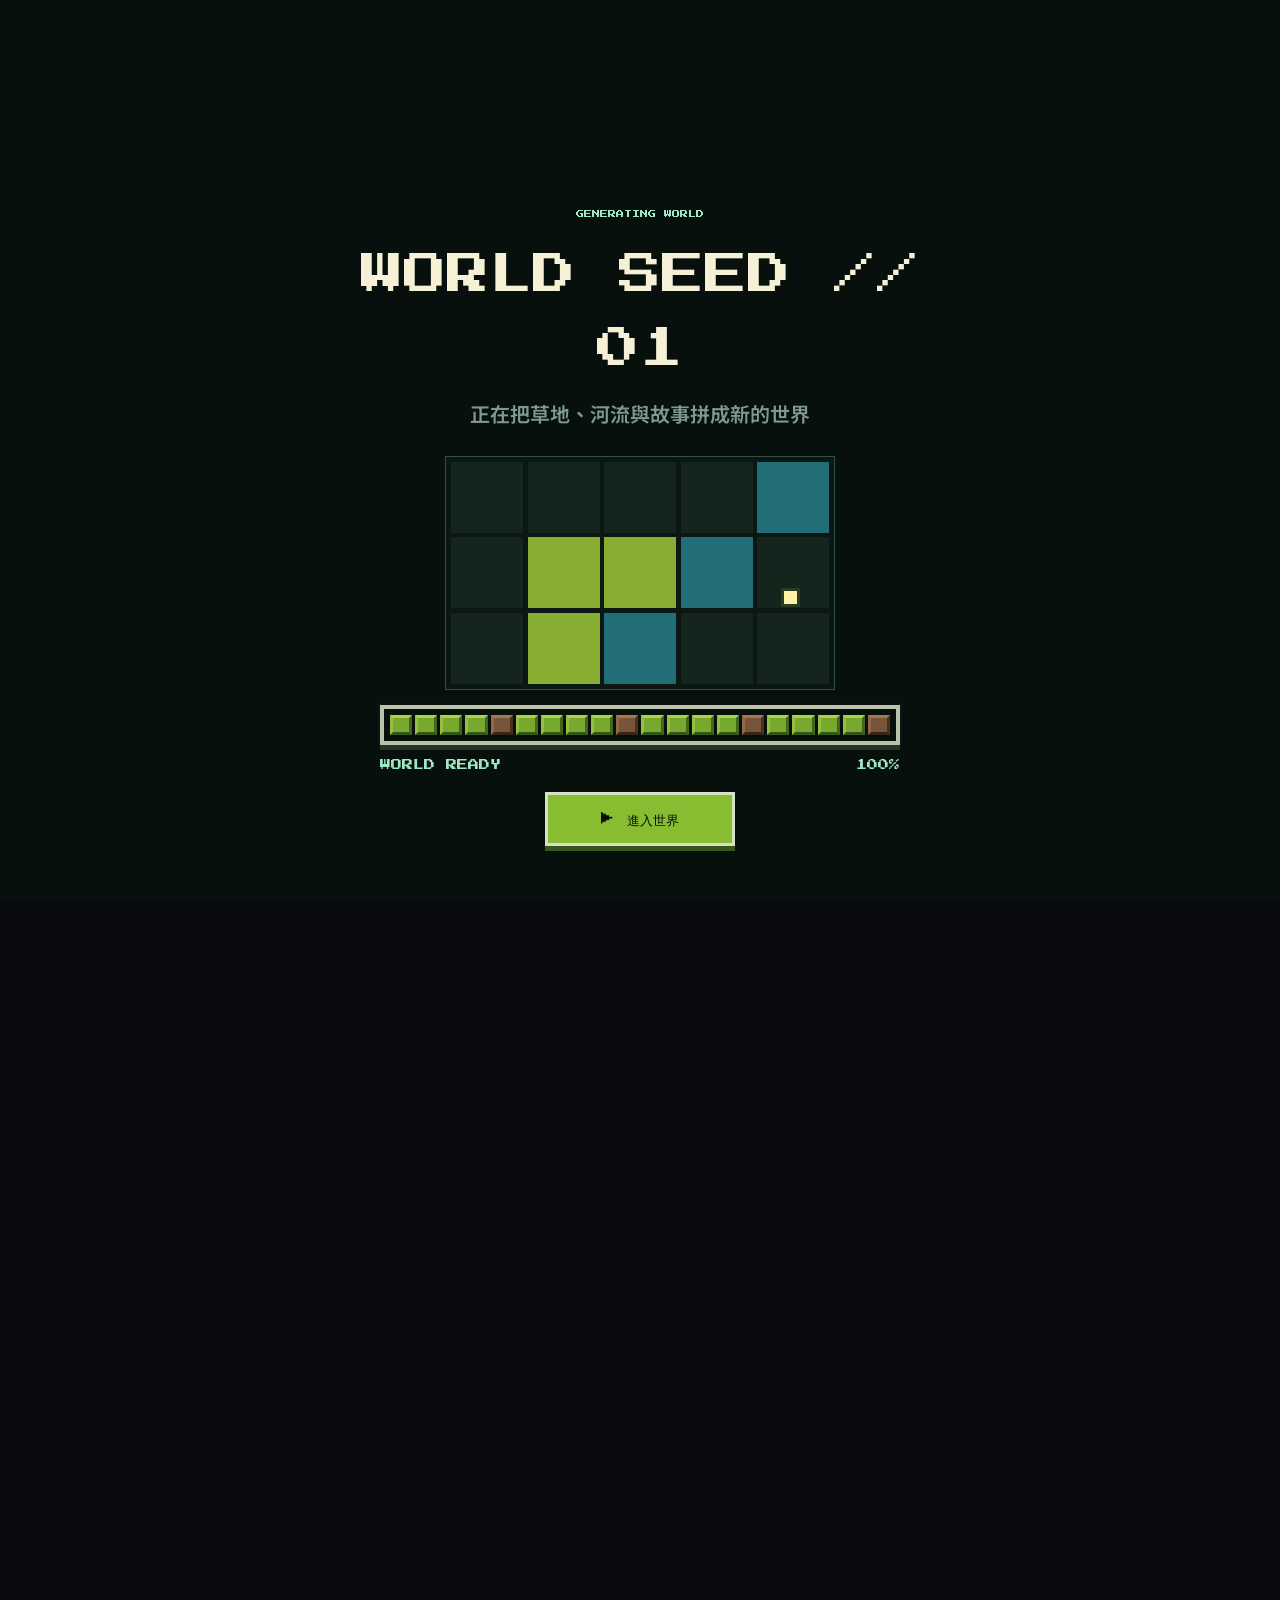
==== index.html @ aedce2ae "Swap featured work cover images" ====
<!DOCTYPE html>
<html lang="zh-Hant">
<head>
  <meta charset="UTF-8">
  <meta name="viewport" content="width=device-width, initial-scale=1.0">
  <title>莊河泉｜遊戲企劃作品集</title>
  <link rel="preconnect" href="https://fonts.googleapis.com">
  <link href="https://fonts.googleapis.com/css2?family=Noto+Sans+TC:wght@400;500;700;900&family=Press+Start+2P&display=swap" rel="stylesheet">
  <style>
    :root{--bg:#090b0f;--panel:#0e1117;--text:#f2f3f5;--muted:#9ca3b2;--line:#252a34;--lime:#b7ff22;--violet:#ae70ff;--cyan:#51c9e8}
    *{box-sizing:border-box;margin:0;padding:0}html{scroll-behavior:smooth}body{background:var(--bg);color:var(--text);font-family:'Noto Sans TC',sans-serif;line-height:1.7;overflow-x:hidden}a{color:inherit;text-decoration:none}img{display:block;width:100%}button{font:inherit}.pixel{font-family:'Press Start 2P',monospace;letter-spacing:0}
    .boot{position:fixed;inset:0;z-index:100;display:grid;place-items:center;background:#050608;transition:.45s}.boot.hide{opacity:0;visibility:hidden}.boot-box{width:min(650px,88vw);padding:30px;border:1px solid #313743;background:#090b0f;box-shadow:0 0 60px rgba(183,255,34,.08)}.boot-title{font-size:clamp(22px,5vw,42px);margin:16px 0}.boot-lines{min-height:110px;color:#bbc2ce;font:12px/2 Consolas,monospace}.bar{height:7px;border:1px solid #343a45}.bar span{display:block;width:0;height:100%;background:var(--lime);transition:.2s}.press{margin-top:18px;color:var(--lime);font-size:9px;animation:blink 1s infinite}@keyframes blink{50%{opacity:.35}}
    .site{opacity:0;transition:.4s}.site.ready{opacity:1}.nav{position:fixed;inset:0 0 auto;z-index:30;height:62px;padding:0 clamp(22px,4vw,70px);display:flex;align-items:center;justify-content:space-between;border-bottom:1px solid var(--line);background:rgba(9,11,15,.92);backdrop-filter:blur(12px)}.brand{display:flex;align-items:center;gap:13px}.brand-mark{position:relative;width:19px;height:26px}.brand-mark:before,.brand-mark:after{content:"";position:absolute;background:var(--lime)}.brand-mark:before{width:5px;height:25px;left:2px;top:0}.brand-mark:after{width:13px;height:8px;left:6px;top:5px;box-shadow:-4px 8px 0 var(--lime)}.brand strong{display:block;font-size:15px;line-height:1.1}.brand small{display:block;margin-top:6px;color:var(--lime);font-size:6px}.links{display:flex;align-items:center;gap:28px;color:#b4bac7;font-weight:700;font-size:13px}.links a:hover{color:var(--lime)}.watch{padding:8px 18px;background:var(--lime);color:#071000!important;border-radius:3px}.watch:before{content:'▶';margin-right:8px;font-size:10px}
    .hero{position:relative;height:645px;min-height:calc(100vh - 62px);max-height:760px;margin-top:62px;overflow:hidden;border-bottom:1px solid var(--line);background:#090b0f}.stars,.stars:before,.stars:after{position:absolute;inset:0;content:"";pointer-events:none}.stars{opacity:.72;background-image:radial-gradient(circle,#7a7f89 1.5px,transparent 2px);background-size:123px 97px;background-position:21px 17px}.stars:before{opacity:.55;background-image:radial-gradient(circle,#d2d6de 1px,transparent 1.7px);background-size:171px 139px;background-position:73px 45px}.stars:after{opacity:.28;background-image:radial-gradient(circle,var(--lime) 1px,transparent 2px);background-size:207px 151px;background-position:16px 93px}.hero-inner{position:relative;z-index:4;width:min(1110px,calc(100% - 44px));height:100%;margin:auto;padding-top:84px}.eyebrow{color:var(--lime);font-size:8px}.eyebrow:after{content:"";display:inline-block;width:7px;height:7px;margin-left:10px;border-radius:50%;background:var(--lime);box-shadow:0 0 12px var(--lime)}h1{max-width:770px;margin:23px 0 18px;font-size:clamp(47px,6vw,78px);line-height:1.12;font-weight:900;letter-spacing:0}.lead{max-width:580px;color:#aeb5c1;font-size:17px}.lead strong{color:var(--lime)}.english-note{max-width:610px;margin-top:12px;color:#7f8995;font-size:13px;line-height:1.6}.cta{display:flex;gap:12px;margin-top:31px}.btn{display:inline-flex;align-items:center;justify-content:center;min-height:44px;padding:9px 18px;border:1px solid #343a46;border-radius:3px;background:#0d1016;color:#e9ebef;font-weight:700;font-size:13px}.btn:hover{border-color:var(--lime);color:var(--lime)}.btn.primary{background:var(--lime);border-color:var(--lime);color:#071000}.btn.primary:before{content:'▶';margin-right:9px;font-size:11px}.stats{display:flex;gap:38px;margin-top:51px}.stat strong{display:block;font-size:27px;line-height:1}.stat span{color:#696f7c;font-size:11px}.moon{position:absolute;right:5vw;top:38px;width:50px;height:50px;background:#afb3bb;clip-path:polygon(30% 0,70% 0,70% 10%,90% 10%,90% 30%,100% 30%,100% 70%,90% 70%,90% 90%,70% 90%,70% 100%,30% 100%,30% 90%,10% 90%,10% 70%,0 70%,0 30%,10% 30%,10% 10%,30% 10%);box-shadow:0 0 25px #fff}.land{position:absolute;z-index:2;left:0;right:0;bottom:39px;height:115px;background:linear-gradient(to bottom,transparent 0 26%,rgba(23,48,14,.66) 27% 44%,rgba(10,22,9,.92) 45% 100%);clip-path:polygon(0 45%,5% 37%,11% 51%,15% 32%,21% 49%,27% 36%,34% 55%,40% 34%,46% 50%,53% 30%,60% 50%,68% 34%,74% 52%,81% 27%,87% 50%,94% 31%,100% 48%,100% 100%,0 100%)}.ground-pixels{position:absolute;z-index:3;left:0;right:0;bottom:39px;height:50px;opacity:.75;background-image:linear-gradient(90deg,transparent 0 9%,#5b8f16 9% 9.3%,transparent 9.3% 18%,#87929e 18% 18.3%,transparent 18.3% 31%,#577c14 31% 31.4%,transparent 31.4% 58%,#88919c 58% 58.4%,transparent 58.4% 77%,#72a51b 77% 77.3%,transparent 77.3%)}.runner{position:absolute;z-index:6;left:62%;bottom:71px;width:52px;height:76px;animation:bob .65s steps(2) infinite}.runner .head{position:absolute;left:13px;top:0;width:24px;height:20px;background:var(--lime);box-shadow:9px 4px 0 #d9f7a4}.runner .body{position:absolute;left:9px;top:22px;width:31px;height:29px;background:#7aa925;box-shadow:8px 0 0 #4d7313}.runner:before,.runner:after{content:"";position:absolute;bottom:0;width:10px;height:32px;background:#b4b8bd;transform-origin:top}.runner:before{left:17px;transform:rotate(27deg)}.runner:after{left:31px;transform:rotate(-28deg)}@keyframes bob{50%{transform:translateY(-4px)}}.slime{position:absolute;z-index:6;left:72%;bottom:85px;width:35px;height:26px;background:#8450ba;clip-path:polygon(20% 0,80% 0,80% 15%,95% 15%,95% 75%,80% 75%,80% 90%,20% 90%,20% 75%,5% 75%,5% 15%,20% 15%);animation:slime 1s steps(2) infinite}.slime:before{content:"";position:absolute;left:9px;top:8px;width:5px;height:5px;background:#111;box-shadow:13px 0 #111}@keyframes slime{50%{transform:scaleY(.82);transform-origin:bottom}}.ticker{position:absolute;z-index:8;left:0;right:0;bottom:0;height:40px;display:flex;align-items:center;overflow:hidden;border-top:1px solid var(--line);background:#0b0d12;color:#8c92a1;font-size:11px;font-weight:700;white-space:nowrap}.ticker-track{display:inline-block;animation:roll 26s linear infinite}.ticker b{color:var(--lime);margin:0 31px}.ticker span{margin:0 31px}.ticker i{color:#343944;font-style:normal}@keyframes roll{to{transform:translateX(-50%)}}
    section{padding:70px clamp(22px,6vw,110px);border-bottom:1px solid var(--line)}.section-inner{max-width:1110px;margin:auto}.section-head{display:flex;align-items:end;justify-content:space-between;margin-bottom:28px}.section-kicker{color:var(--lime);font-size:8px}.section-head h2{margin-top:14px;font-size:36px}.all{color:#bec3ce;font-size:13px;font-weight:700}.works-grid{display:grid;grid-template-columns:repeat(3,1fr);gap:18px}.card{overflow:hidden;border:1px solid var(--line);border-radius:6px;background:var(--panel);transition:.2s}.card:hover{transform:translateY(-5px);border-color:var(--lime)}.thumb{height:220px;overflow:hidden}.thumb img{height:100%;object-fit:cover}.card-body{padding:18px}.tag{color:var(--lime);font-size:11px}.card h3{margin:7px 0;font-size:21px}.card p{color:var(--muted);font-size:13px}.about-grid{display:grid;grid-template-columns:1.2fr .8fr;gap:50px}.about-grid h2{font-size:34px;line-height:1.35}.about-grid p{margin-top:18px;color:var(--muted)}.tools{display:grid;grid-template-columns:1fr 1fr;border:1px solid var(--line)}.tool{padding:16px;border:1px solid var(--line);font-size:12px;color:#b9bfca}.tool strong{display:block;color:var(--lime)}footer{padding:27px 6vw;display:flex;justify-content:space-between;color:#6f7580;font-size:12px}
    @media(max-width:760px){.links a:not(.watch){display:none}.nav{padding:0 18px}.hero{height:690px;max-height:none}.hero-inner{padding-top:74px}.hero h1{font-size:47px}.lead{font-size:15px;max-width:92%}.stats{gap:22px;margin-top:38px}.stat:nth-child(4){display:none}.moon{right:8vw;top:25px;width:34px;height:34px}.runner{left:55%}.slime{left:76%}.works-grid,.about-grid{grid-template-columns:1fr}.section-head{align-items:start}.thumb{height:210px}footer{display:block}.restart{margin-bottom:12px}}
    .hero{background-color:rgba(5,10,10,.18);background-image:url('images/hero-pixel-landscape.png');background-size:cover;background-position:center 50%;background-blend-mode:multiply}.stars,.moon,.land,.ground-pixels{display:none}.hero h1,.hero .lead{text-shadow:0 2px 14px rgba(0,0,0,.88)}
    .runner{left:61%;bottom:42px;width:178px;height:330px;animation:heroWalk 1.1s steps(2,end) infinite;filter:drop-shadow(0 18px 12px rgba(0,0,0,.45))}.runner:before,.runner:after{content:none}.runner .head,.runner .body{display:none}.runner img{width:100%;height:100%;object-fit:contain;object-position:center bottom;image-rendering:pixelated}
    .slime{left:74%;bottom:62px;width:360px;height:320px;background:none;clip-path:none;animation:giantFloat 2.4s steps(3,end) infinite;filter:drop-shadow(0 20px 16px rgba(0,0,0,.5))}.slime:before{content:none}.slime img{width:100%;height:100%;object-fit:contain;object-position:center bottom;image-rendering:pixelated;animation:corePulse 1.2s steps(2,end) infinite}
    @keyframes heroWalk{0%,100%{transform:translate(0,0) rotate(-1deg)}50%{transform:translate(12px,-7px) rotate(1deg)}}@keyframes giantFloat{0%,100%{transform:translateY(0) scale(1)}50%{transform:translateY(-10px) scale(1.018)}}@keyframes corePulse{0%,100%{filter:brightness(1)}50%{filter:brightness(1.35) drop-shadow(0 0 7px white)}}
    @media(min-width:761px){.hero{height:640px;min-height:620px;max-height:none}.hero-inner{padding-top:74px}.stats{position:absolute;left:0;bottom:92px;margin-top:0}}
    @media(max-width:760px){.hero{background-position:47% center}.runner{left:46%;bottom:40px;width:125px;height:235px}.slime{left:66%;bottom:58px;width:230px;height:220px}.hero h1{max-width:92%;text-shadow:0 2px 16px #000}.hero .lead{max-width:82%}}
    .boot{background:#07100d}.world-load{position:relative;width:min(560px,88vw);text-align:center}.world-load:before{content:'GENERATING WORLD';display:block;margin-bottom:20px;color:#9fe7c5;font:8px 'Press Start 2P';letter-spacing:0}.world-name{font-size:clamp(23px,5vw,43px);color:#f5f0d6}.world-sub{margin:12px 0 25px;color:#7f998f;font-size:12px}.map-grid{position:relative;width:min(390px,82vw);aspect-ratio:5/3;margin:auto;display:grid;grid-template-columns:repeat(5,1fr);gap:5px;padding:5px;border:1px solid #315144;background:#0a1712}.map-tile{background:#14251d;opacity:.18;transform:scale(.72);animation:buildTile 1.8s steps(3,end) infinite}.map-tile:nth-child(3n+1){animation-delay:.1s}.map-tile:nth-child(3n+2){animation-delay:.35s}.map-tile:nth-child(3n){animation-delay:.65s}.map-tile:nth-child(5),.map-tile:nth-child(9),.map-tile:nth-child(13){background:#226e78}.map-tile:nth-child(7),.map-tile:nth-child(8),.map-tile:nth-child(12){background:#87ad31}.map-cursor{position:absolute;z-index:2;left:10%;top:56%;width:13px;height:13px;background:#fff2a8;box-shadow:0 0 0 3px #263d22;animation:traceMap 2.4s steps(5,end) infinite}.load-status{display:flex;justify-content:space-between;width:min(390px,82vw);margin:17px auto 0;color:#9fe7c5;font:7px 'Press Start 2P'}.load-dots:after{content:'';animation:dots 1.2s steps(4,end) infinite}@keyframes buildTile{0%{opacity:.16;transform:scale(.72)}45%,100%{opacity:1;transform:scale(1)}}@keyframes traceMap{0%{left:10%;top:56%}25%{left:29%;top:30%}50%{left:49%;top:57%}75%{left:69%;top:31%}100%{left:87%;top:58%}}@keyframes dots{0%{content:''}25%{content:'.'}50%{content:'..'}75%,100%{content:'...'}}
    .brand{gap:10px}.brand-mark{display:grid;place-items:center;width:34px;height:34px;border:1px solid #8dbd3d;background:#122116;color:#caff52;font:8px 'Press Start 2P';box-shadow:inset 0 0 0 3px #0b120d}.brand-mark:before,.brand-mark:after{content:none}.brand strong{font-size:14px}.brand small{margin-top:4px;color:#77b992;font-size:5px}
    .hero{background:#102019}.world-scroll{position:absolute;z-index:0;inset:0;display:flex;width:300%;animation:worldRun 15s linear infinite}.world-scroll span{width:33.3334%;flex:none;background:url('images/hero-pixel-landscape.png') center 52%/cover no-repeat;filter:brightness(.68) saturate(.9)}.world-scroll span:nth-child(2){transform:scaleX(-1)}.cloud-track{position:absolute;z-index:1;left:0;top:50px;width:200%;height:170px;animation:cloudRun 24s linear infinite;opacity:.75}.cloud{position:absolute;width:92px;height:20px;background:#eef5dc;clip-path:polygon(13% 50%,13% 30%,28% 30%,28% 10%,55% 10%,55% 25%,77% 25%,77% 43%,94% 43%,94% 70%,0 70%,0 50%);filter:drop-shadow(8px 8px 0 rgba(86,169,190,.35))}.cloud:nth-child(1){left:8%;top:18px;transform:scale(.72)}.cloud:nth-child(2){left:31%;top:87px;transform:scale(1.12)}.cloud:nth-child(3){left:57%;top:34px;transform:scale(.85)}.cloud:nth-child(4){left:82%;top:96px;transform:scale(.62)}
    .runner{left:60%;bottom:43px;width:178px;height:330px;animation:runCycle .58s steps(2,end) infinite}.slime{left:84%;bottom:77px;width:220px;height:235px;animation:monsterCharge 6s steps(16,end) infinite;transform-origin:center bottom}.slime img{animation:monsterCore .75s steps(2,end) infinite}.impact{position:absolute;z-index:7;left:75%;bottom:185px;width:10px;height:10px;background:#fff6a7;opacity:0;box-shadow:16px 0 #fff,-16px 0 #fff,0 16px #fff,0 -16px #fff,10px 10px #caff52,-10px -10px #caff52,10px -10px #caff52,-10px 10px #caff52;animation:impactBurst 6s steps(5,end) infinite}
    .hero .stats{position:static;margin-top:26px}
    @media(min-width:761px){.hero-inner{padding-bottom:132px}.hero .stats{position:relative;left:auto;bottom:auto;margin-top:34px}.ticker{height:46px}.cta,.stats{position:relative;z-index:10}}
    @media(max-width:760px){.hero-inner{padding-bottom:120px}.hero .stats{margin-top:22px;padding-bottom:68px}.ticker{height:46px}}
    @keyframes worldRun{to{transform:translateX(-66.6667%)}}@keyframes cloudRun{to{transform:translateX(-50%)}}@keyframes runCycle{0%,100%{transform:translateY(0) rotate(-1deg)}50%{transform:translateY(-7px) rotate(1deg)}}@keyframes monsterCharge{0%,12%{transform:translateX(42vw);opacity:0}16%{opacity:1}54%{transform:translateX(-145px) scale(1);opacity:1}58%{transform:translateX(-158px) scale(.92,1.06);opacity:1}62%{transform:translateX(-158px) scale(.2);opacity:0}100%{transform:translateX(42vw) scale(.2);opacity:0}}@keyframes monsterCore{50%{filter:brightness(1.5) drop-shadow(0 0 8px white)}}@keyframes impactBurst{0%,52%,66%,100%{opacity:0;transform:scale(.2)}55%,59%{opacity:1;transform:scale(1.15)}63%{opacity:.7;transform:scale(1.8)}}
    @media(max-width:760px){.world-scroll span{background-position:58% center}.cloud-track{top:85px}.runner{left:45%;width:120px;height:225px}.slime{left:82%;width:150px;height:165px}.impact{left:73%;bottom:145px}@keyframes monsterCharge{0%,12%{transform:translateX(55vw);opacity:0}16%{opacity:1}54%{transform:translateX(-105px);opacity:1}58%{transform:translateX(-112px) scale(.9,1.08);opacity:1}62%{transform:translateX(-112px) scale(.2);opacity:0}100%{transform:translateX(55vw) scale(.2);opacity:0}}}
    .collision-preview .slime{animation:none;transform:translateX(-158px);opacity:1}.collision-preview .impact{animation:none;opacity:1;transform:scale(1.15)}
    .impact{left:72%}.collision-preview .slime{transform:translateX(-245px)}
    @keyframes monsterCharge{0%,12%{transform:translateX(42vw);opacity:0}16%{opacity:1}54%{transform:translateX(-230px) scale(1);opacity:1}58%{transform:translateX(-245px) scale(.92,1.06);opacity:1}62%{transform:translateX(-245px) scale(.2);opacity:0}100%{transform:translateX(42vw) scale(.2);opacity:0}}
    @media(max-width:760px){.impact{left:69%}.collision-preview .slime{transform:translateX(-145px)}@keyframes monsterCharge{0%,12%{transform:translateX(55vw);opacity:0}16%{opacity:1}54%{transform:translateX(-138px);opacity:1}58%{transform:translateX(-145px) scale(.9,1.08);opacity:1}62%{transform:translateX(-145px) scale(.2);opacity:0}100%{transform:translateX(55vw) scale(.2);opacity:0}}}
    .runner{left:62%;bottom:48px;width:118px;height:154px;filter:drop-shadow(0 12px 0 rgba(21,52,22,.35));animation:runCycle .48s steps(2,end) infinite}.pixel-hero,.pixel-hero i,.pixel-monster,.pixel-monster i{position:absolute;display:block}.pixel-hero{left:8px;bottom:0;width:98px;height:138px}.hero-hair{z-index:6;left:34px;top:4px;width:29px;height:25px;background:#251c18;box-shadow:-7px 6px #251c18,5px 5px #161310,-3px -3px #3b2c22}.hero-face{z-index:5;left:40px;top:14px;width:22px;height:23px;background:#c99766;box-shadow:5px 6px #9d704d}.hero-cloak{z-index:2;left:19px;top:33px;width:62px;height:65px;background:#873a2d;clip-path:polygon(10% 0,80% 0,100% 27%,78% 32%,90% 100%,53% 80%,20% 100%,25% 37%,0 29%);animation:cloakFlap .96s steps(2,end) infinite}.hero-torso{z-index:4;left:31px;top:40px;width:43px;height:47px;background:#6c753d;box-shadow:inset 8px 0 #9a8d57,inset -7px 0 #394c2a}.hero-belt{z-index:7;left:29px;top:75px;width:48px;height:9px;background:#4b2c1c;box-shadow:inset 0 3px #8b6234}.hero-arm{z-index:7;width:12px;height:40px;background:#a86b3f;border:4px solid #543524;transform-origin:top}.arm-back{left:24px;top:43px;transform:rotate(16deg)}.arm-front{left:65px;top:45px;transform:rotate(-13deg);animation:swordArm .48s steps(2,end) infinite}.hero-leg{z-index:3;top:81px;width:16px;height:45px;background:#5b4a2e;border-bottom:13px solid #39271d;transform-origin:top}.leg-a{left:34px;animation:legA .48s steps(2,end) infinite}.leg-b{left:57px;animation:legB .48s steps(2,end) infinite}.hero-sword{z-index:6;left:71px;top:70px;width:72px;height:8px;background:#dce5df;border:2px solid #5e6770;clip-path:polygon(0 0,91% 0,100% 50%,91% 100%,0 100%);transform:rotate(25deg);transform-origin:left center;box-shadow:-7px 0 0 #3d291d}
    @keyframes legA{0%,100%{transform:rotate(14deg) translateY(0)}50%{transform:rotate(-14deg) translateY(-2px)}}@keyframes legB{0%,100%{transform:rotate(-14deg) translateY(-2px)}50%{transform:rotate(14deg) translateY(0)}}@keyframes cloakFlap{50%{transform:skewX(-5deg) translateX(-3px)}}@keyframes swordArm{50%{transform:rotate(-8deg) translateY(-2px)}}
    .slime{left:84%;bottom:69px;width:118px;height:120px}.pixel-monster{inset:0}.monster-shell{z-index:3;left:25px;top:24px;width:68px;height:59px;background:#292a32;clip-path:polygon(20% 0,80% 0,100% 22%,87% 100%,13% 100%,0 22%);box-shadow:inset 8px 0 #11131a,inset -8px 0 #444650}.monster-head{z-index:5;left:48px;top:4px;width:23px;height:25px;background:#101116;border:5px solid #3c3d45}.monster-head:after{content:'';position:absolute;left:7px;top:6px;width:6px;height:6px;background:#eef9e8}.monster-arm{z-index:2;top:28px;width:19px;height:64px;background:#202127;border:5px solid #3d3e47;transform-origin:top}.monster-arm:after{content:'';position:absolute;left:-5px;bottom:-21px;width:19px;height:22px;background:#17181d;border:5px solid #3d3e47}.monster-left{left:5px;animation:monsterArmL 6s steps(12,end) infinite}.monster-right{right:5px;animation:monsterArmR 6s steps(12,end) infinite}.monster-core{z-index:6;left:44px;top:45px;width:31px;height:31px;background:#f2fff1;box-shadow:0 0 0 6px #828b8d,0 0 14px #fff;animation:cssCore 6s steps(8,end) infinite}.monster-tail{z-index:4;top:72px;width:8px;height:38px;background:#d9e7dc;transform-origin:top}.tail-a{left:48px;transform:rotate(16deg)}.tail-b{left:66px;transform:rotate(-14deg)}
    @keyframes monsterArmL{0%,52%{transform:rotate(4deg)}58%{transform:translate(-18px,-10px) rotate(-25deg)}63%,100%{transform:translate(-28px,-18px) rotate(-38deg)}}@keyframes monsterArmR{0%,52%{transform:rotate(-4deg)}58%{transform:translate(18px,-10px) rotate(25deg)}63%,100%{transform:translate(28px,-18px) rotate(38deg)}}@keyframes cssCore{0%,52%{transform:scale(1)}56%{transform:scale(1.35)}62%,100%{transform:scale(.15)}}
    @media(max-width:760px){.runner{left:48%;width:90px;height:122px;transform-origin:bottom;scale:.82}.slime{left:85%;width:94px;height:100px;transform-origin:bottom;scale:.82}.hero-sword{width:62px}}
    .pixel-monster{transform:scale(1.4);transform-origin:center bottom}
    @media(max-width:760px){.pixel-monster{transform:scale(1.3)}}
    .cloud-small{left:46%!important;top:8px!important;transform:scale(.46)!important;opacity:.8}.cloud-far{left:72%!important;top:64px!important;transform:scale(.9)!important;opacity:.65}
    .foreground-track{position:absolute;z-index:3;left:0;right:auto;bottom:40px;width:200%;height:92px;display:flex;pointer-events:none;animation:foregroundRun 9s linear infinite}.foreground-pack{position:relative;width:50%;height:100%;flex:none}.foreground-pack i{position:absolute;display:block}.grass{bottom:0;width:58px;height:38px;background:#3f7421;clip-path:polygon(0 100%,7% 45%,16% 80%,25% 8%,34% 76%,46% 34%,54% 82%,67% 0,75% 75%,88% 27%,94% 80%,100% 100%);filter:drop-shadow(5px 5px 0 #27531a)}.g1{left:5%;transform:scale(.7)}.g2{left:33%;transform:scale(1.05)}.g3{left:66%;transform:scale(.82)}.g4{left:91%;transform:scale(1.2)}.rock{bottom:2px;width:51px;height:28px;background:#667164;clip-path:polygon(12% 100%,0 63%,18% 18%,68% 0,100% 37%,91% 100%);box-shadow:inset 0 -8px #414b43}.r1{left:19%;transform:scale(.72)}.r2{left:78%;transform:scale(1.08)}.pebble{bottom:8px;width:13px;height:8px;background:#8b927d;box-shadow:17px 7px #5c6859,-12px 5px #737d6d}.p1{left:48%}.p2{left:96%;transform:scale(.75)}@keyframes foregroundRun{to{transform:translateX(-50%)}}
    @media(max-width:760px){.foreground-track{height:70px}.grass{transform:scale(.7)}.rock{transform:scale(.72)}.cloud-small{display:none}}
    .map-tile{animation:buildTile .7s steps(3,end) forwards}.map-cursor{animation:traceMap 2s steps(5,end) forwards}.load-dock{position:fixed;z-index:3;left:50%;bottom:6vh;width:min(520px,88vw);transform:translateX(-50%);text-align:center}.block-bar{display:grid;grid-template-columns:repeat(20,1fr);gap:3px;padding:6px;background:#07100b;border:4px solid #b8c4aa;box-shadow:0 5px 0 #26342a,0 0 0 2px #111}.block-bar i{display:block;height:20px;background:#172119;border-top:3px solid #263329;border-left:3px solid #263329;border-right:3px solid #0a100c;border-bottom:3px solid #0a100c;transition:none}.block-bar i.filled{background:#78a92f;border-top-color:#a9d34d;border-left-color:#94bf40;border-right-color:#42651f;border-bottom-color:#35551a}.block-bar i.filled:nth-child(5n){background:#78543a;border-top-color:#a47850;border-left-color:#936849;border-right-color:#49301f;border-bottom-color:#382519}.load-dock .load-status{width:100%;margin:12px 0 0}.enter-world{min-width:190px;margin-top:17px;padding:13px 18px;border:3px solid #d5e1c5;background:#88bd32;color:#081108;font-size:9px;box-shadow:0 5px 0 #38551f;opacity:0;visibility:hidden;transform:translateY(7px);cursor:pointer;transition:opacity .2s,transform .2s}.enter-world.show{opacity:1;visibility:visible;transform:none}.enter-world:hover{background:#a4dc3d}.enter-world:active{transform:translateY(4px);box-shadow:0 1px 0 #38551f}.enter-world:disabled{pointer-events:none}.load-dock.ready .block-bar{animation:barReady .55s steps(2,end) 2}@keyframes barReady{50%{transform:translateY(-2px);filter:brightness(1.22)}}
    @media(max-width:760px){.world-load{transform:translateY(-42px)}.load-dock{bottom:5vh}.block-bar{gap:2px;padding:4px;border-width:3px}.block-bar i{height:16px;border-width:2px}.enter-world{min-width:170px}}
    .devlog-grid{display:grid;grid-template-columns:repeat(3,1fr);gap:16px}.devlog-card{min-height:210px;padding:22px;border:1px solid var(--line);border-radius:6px;background:#11141b;transition:transform .2s,border-color .2s}.devlog-card:hover{transform:translateY(-4px);border-color:var(--lime)}.dev-meta{display:flex;justify-content:space-between;gap:12px;margin-bottom:17px;color:#6f7786;font-size:11px}.dev-type{color:var(--lime);font-weight:700}.devlog-card h3{font-size:21px;line-height:1.4;margin-bottom:10px}.devlog-card p{color:var(--muted);font-size:13px}.dev-link{display:block;margin-top:18px;color:#c9ff66;font-size:12px;font-weight:700}
    .about-copy{max-width:720px}.about-copy h2{font-size:34px;line-height:1.4;margin-top:14px}.about-copy p{margin-top:16px;color:var(--muted)}.tool-groups{display:grid;grid-template-columns:repeat(3,1fr);margin-top:38px;border:1px solid var(--line)}.tool-group{padding:24px;border-right:1px solid var(--line)}.tool-group:last-child{border-right:0}.tool-role{color:var(--lime);font-size:8px}.tool-group h3{font-size:20px;margin:12px 0 8px}.tool-group p{color:var(--muted);font-size:12px}.software-list{display:flex;flex-wrap:wrap;gap:13px;margin-bottom:20px}.software{width:55px;text-align:center;color:#7f8795;font-size:9px}.software-icon{width:46px;height:46px;margin:0 auto 6px;display:grid;place-items:center;border:1px solid #333a46;background:#171b22}.software-icon img{width:32px;height:32px;object-fit:contain}.software:hover{color:var(--lime)}.software:hover .software-icon{border-color:var(--lime)}
    .contact-intro{display:flex;align-items:end;justify-content:space-between;gap:28px;margin-bottom:28px}.contact-intro h2{font-size:34px}.contact-intro p{max-width:560px;color:var(--muted)}.contact-list{display:grid;grid-template-columns:repeat(4,1fr);border-top:1px solid var(--line)}.contact-link{display:flex;align-items:center;justify-content:space-between;gap:14px;padding:22px 18px;border-bottom:1px solid var(--line);border-right:1px solid var(--line);transition:background .2s,color .2s}.contact-link:last-child{border-right:0}.contact-link:hover{background:#111820;color:var(--lime)}.contact-id{display:flex;align-items:center;gap:13px}.contact-icon{display:grid;place-items:center;width:38px;height:38px;border:1px solid #39414d;color:var(--lime);font:7px 'Press Start 2P'}.contact-link small{display:block;color:#737b89;font-size:10px}.contact-link strong{display:block;font-size:14px}.contact-arrow{font-size:20px}
    @media(max-width:850px){.devlog-grid,.tool-groups,.contact-list{grid-template-columns:1fr}.tool-group,.contact-link{border-right:0;border-bottom:1px solid var(--line)}.contact-intro{display:block}.contact-intro p{margin-top:10px}.software{width:50px}.contact-link strong{overflow-wrap:anywhere}}
    .fx-pixel{position:fixed;z-index:9999;left:0;top:0;width:7px;height:7px;pointer-events:none;background:var(--lime);box-shadow:0 0 8px currentColor;animation:pixelBurst .48s steps(6,end) forwards}.fx-pixel.alt{background:#69d8e8}.fx-pixel.light{background:#fff6b0}.fx-cross{position:fixed;z-index:9998;left:0;top:0;width:14px;height:14px;border:2px solid var(--lime);pointer-events:none;animation:crossBurst .42s steps(5,end) forwards}.fx-hit{animation:optionHit .3s steps(3,end)}.site.fx-leave{filter:brightness(1.2);opacity:.72;transition:filter .22s,opacity .22s}@keyframes pixelBurst{0%{transform:translate(-50%,-50%) scale(1);opacity:1}70%{opacity:1}100%{transform:translate(calc(-50% + var(--tx)),calc(-50% + var(--ty))) scale(.15);opacity:0}}@keyframes crossBurst{0%{transform:translate(-50%,-50%) scale(.4);opacity:1}100%{transform:translate(-50%,-50%) scale(3.5) rotate(90deg);opacity:0}}@keyframes optionHit{0%,100%{outline:0 solid transparent;filter:none}50%{outline:3px solid var(--lime);outline-offset:3px;filter:brightness(1.5)}}
    @media(prefers-reduced-motion:reduce){.fx-pixel,.fx-cross{display:none}.fx-hit{animation:none}.site.fx-leave{transition:none}}
    .world-sub{font-size:clamp(17px,2vw,20px);line-height:1.7;font-weight:600}.load-status,.load-dock .load-status{font-size:11px;line-height:1.6}.enter-world{font-size:13px}
    @media(max-width:760px){.world-sub{font-size:16px}.load-status,.load-dock .load-status{font-size:9px}.enter-world{font-size:12px}}
    @media(max-width:760px){
      .boot{place-items:start center;overflow:auto;padding:30px 14px 28px}
      .world-load{width:min(420px,92vw);padding-top:12px;transform:none}
      .world-load:before{margin-bottom:12px;font-size:7px}
      .world-name{font-size:clamp(24px,8vw,34px);line-height:1.35}
      .world-sub{max-width:320px;margin:12px auto 18px;font-size:15px;line-height:1.65}
      .map-grid{width:min(310px,84vw);opacity:.72}
      .map-cursor{width:10px;height:10px}
      .load-dock{position:static;width:min(350px,92vw);margin:16px auto 0;transform:none}
      .block-bar{gap:2px;padding:4px;border-width:3px}
      .block-bar i{height:14px;border-width:2px}
      .load-dock .load-status{font-size:8px;line-height:1.5;margin-top:9px}
      .enter-world{width:min(260px,78vw);min-width:0;margin-top:16px;padding:13px 16px;font-size:11px}
      .nav{height:72px;padding:0 16px}
      .brand{min-width:0}.brand strong{font-size:14px}.brand small{font-size:5px}
      .watch{min-width:116px;padding:10px 13px;text-align:center}
      .hero{height:auto;min-height:calc(100svh - 72px);margin-top:72px;padding-bottom:128px;overflow:hidden}
      .hero-inner{z-index:9;width:calc(100% - 38px);height:auto;padding-top:116px;padding-bottom:0}
      .eyebrow{font-size:7px}
      .hero h1{max-width:100%;margin:18px 0;font-size:clamp(42px,13vw,58px);line-height:1.13}
      .lead{max-width:100%;font-size:18px;line-height:1.85;text-shadow:0 2px 18px #000}
      .english-note{max-width:100%;margin-top:18px;color:rgba(210,218,226,.76);font-size:14px;line-height:1.75;text-shadow:0 2px 14px #000}
      .cta{display:grid;grid-template-columns:1fr;gap:10px;width:min(310px,100%);margin-top:24px}
      .btn{width:100%;min-height:48px;font-size:14px}
      .stats{display:none}
      .runner{z-index:5;left:54%;bottom:66px;width:86px;height:118px;scale:1;opacity:.95}
      .slime{z-index:4;left:84%;bottom:82px;width:86px;height:92px;scale:1;opacity:.9}
      .impact{z-index:6;left:73%;bottom:145px}
      .foreground-track{z-index:3;bottom:50px;height:64px}
      .ticker{z-index:12;height:54px;font-size:12px}
      .ticker b,.ticker span{margin:0 22px}
      section{padding:58px 20px}
      .section-head{gap:16px}.section-head h2{font-size:36px;line-height:1.2}
      footer{display:block;line-height:1.8}footer span{display:block;overflow-wrap:anywhere}
    }
    @media(max-width:420px){
      .hero-inner{padding-top:104px}
      .hero h1{font-size:clamp(38px,12.3vw,48px)}
      .lead{font-size:17px}
      .english-note{font-size:13px}
      .runner{left:52%;bottom:66px;width:78px;height:108px}
      .slime{left:82%;bottom:84px;width:78px;height:84px}
    }
  </style>
  <link rel="stylesheet" href="site-fx.css">
</head>
<body>
  <div class="boot" id="boot"><div class="world-load"><div class="world-name pixel">WORLD SEED // 01</div><p class="world-sub">正在把草地、河流與故事拼成新的世界</p><div class="map-grid"><span class="map-tile"></span><span class="map-tile"></span><span class="map-tile"></span><span class="map-tile"></span><span class="map-tile"></span><span class="map-tile"></span><span class="map-tile"></span><span class="map-tile"></span><span class="map-tile"></span><span class="map-tile"></span><span class="map-tile"></span><span class="map-tile"></span><span class="map-tile"></span><span class="map-tile"></span><span class="map-tile"></span><i class="map-cursor"></i></div><div class="load-dock"><div class="block-bar" id="blockBar"><i></i><i></i><i></i><i></i><i></i><i></i><i></i><i></i><i></i><i></i><i></i><i></i><i></i><i></i><i></i><i></i><i></i><i></i><i></i><i></i></div><div class="load-status"><span id="loadText">GENERATING TERRAIN</span><span id="loadingPct">00%</span></div><button class="enter-world pixel" id="enterWorld" type="button" disabled>▶ 進入世界</button></div></div></div>
  <div class="site" id="site">
    <header class="nav">
      <a class="brand" href="index.html"><span class="brand-mark">01</span><span><strong>莊河泉</strong><small class="pixel">WORLD DESIGN ARCHIVE</small></span></a>
      <nav class="links"><a href="portfolio.html">作品</a><a href="about.html">關於</a><a href="devlog.html">日誌</a><a href="mailto:zhuanghequan@gmail.com">聯絡</a><a class="watch" href="portfolio.html">玩玩看</a></nav>
    </header>
    <main>
      <section class="hero">
        <div class="world-scroll" aria-hidden="true"><span></span><span></span><span></span></div><div class="cloud-track" aria-hidden="true"><i class="cloud"></i><i class="cloud"></i><i class="cloud"></i><i class="cloud"></i><i class="cloud cloud-small"></i><i class="cloud cloud-far"></i></div><div class="foreground-track" aria-hidden="true"><div class="foreground-pack"><i class="grass g1"></i><i class="grass g2"></i><i class="grass g3"></i><i class="grass g4"></i><i class="rock r1"></i><i class="rock r2"></i><i class="pebble p1"></i><i class="pebble p2"></i></div><div class="foreground-pack"><i class="grass g1"></i><i class="grass g2"></i><i class="grass g3"></i><i class="grass g4"></i><i class="rock r1"></i><i class="rock r2"></i><i class="pebble p1"></i><i class="pebble p2"></i></div></div>
        <div class="hero-inner">
          <div class="eyebrow pixel">PLAYER 1 READY</div>
          <h1>用企劃與設計<br>構築遊戲世界</h1>
          <p class="lead">我是一位遊戲企劃與設計者。我做的不只是遊戲，<br>而是<strong>可以走進去的世界</strong>。歡迎按下開始。</p><p class="english-note">Game designer focused on worldbuilding, system design, level flow, documentation, and playable prototypes.</p>
          <div class="cta"><a class="btn primary" href="portfolio.html">瀏覽作品</a><a class="btn" href="https://chenghochan.gitbook.io/chenghochan-docs/" target="_blank">查看 GDD</a></div>
          <div class="stats"><div class="stat"><strong>02</strong><span>作品</span></div><div class="stat"><strong>02</strong><span>開發中</span></div><div class="stat"><strong>01</strong><span>原型</span></div><div class="stat"><strong>01</strong><span>DEMO</span></div></div>
        </div>
        <div class="runner" role="img" aria-label="行走中的像素主角"><div class="pixel-hero"><i class="hero-hair"></i><i class="hero-face"></i><i class="hero-cloak"></i><i class="hero-torso"></i><i class="hero-belt"></i><i class="hero-arm arm-back"></i><i class="hero-leg leg-a"></i><i class="hero-leg leg-b"></i><i class="hero-sword"></i><i class="hero-arm arm-front"></i></div></div><div class="slime" role="img" aria-label="冲向主角的像素巨人"><div class="pixel-monster"><i class="monster-head"></i><i class="monster-shell"></i><i class="monster-arm monster-left"></i><i class="monster-arm monster-right"></i><i class="monster-core"></i><i class="monster-tail tail-a"></i><i class="monster-tail tail-b"></i></div></div><div class="impact" aria-hidden="true"></div>
        <div class="ticker"><div class="ticker-track"><span>遊戲企劃</span><i>●</i><b class="pixel">WORLD BUILDING</b><i>●</i><span>關卡設計</span><i>●</i><b class="pixel">INSERT SOUL</b><i>●</i><span>UE5</span><i>●</i><span>系統設計</span><i>●</i><b class="pixel">NO HUD</b><i>●</i><span>戰鬥設計</span><i>●</i><span>UNITY</span><i>●</i><span>環境敘事</span><i>●</i><b class="pixel">PLAYER 1 READY</b><i>●</i><span>遊戲企劃</span><i>●</i><b class="pixel">WORLD BUILDING</b><i>●</i><span>關卡設計</span><i>●</i><b class="pixel">INSERT SOUL</b><i>●</i><span>UE5</span><i>●</i><span>系統設計</span><i>●</i><b class="pixel">NO HUD</b><i>●</i><span>戰鬥設計</span><i>●</i><span>UNITY</span><i>●</i><span>環境敘事</span><i>●</i><b class="pixel">PLAYER 1 READY</b><i>●</i></div></div>
      </section>
      <section id="works"><div class="section-inner"><div class="section-head"><div><div class="section-kicker pixel">SELECTED WORKS · 精選</div><h2>精選作品</h2></div><a class="all" href="portfolio.html">→ 看全部作品</a></div><div class="works-grid">
        <a class="card" href="giants.html"><div class="thumb"><img src="Vertical Slice 實機演示/1.png" alt="巨人與孤獨星球"></div><div class="card-body"><span class="tag">● 開發中 · UE5</span><h3>巨人與孤獨星球</h3><p>無 HUD 的 3D 動作冒險，以巨大尺度與環境敘事建立沉浸探索。</p></div></a>
        <a class="card" href="soul.html"><div class="thumb"><img src="images/project02.jpg.png" alt="Soul of Another World"></div><div class="card-body"><span class="tag">◆ 原型 · Unity</span><h3>Soul of Another World</h3><p>聚焦格擋、閃避與反擊的東方廢墟風格魂系動作 RPG。</p></div></a>
        <a class="card" href="devlog.html"><div class="thumb"><img src="作品/Soul of Another World/場景設計/第一場景確定稿/SAW_第一場景_定稿_03.jpg" alt="開發歷程"></div><div class="card-body"><span class="tag">● PROCESS ARCHIVE</span><h3>開發歷程檔案</h3><p>從概念、系統、場景、UI 到實機展示的完整學習與製作紀錄。</p></div></a>
      </div></div></section>
      <section id="devlog"><div class="section-inner"><div class="section-head"><div><div class="section-kicker pixel">DEVLOG · 開發日誌</div><h2>最新開發動態</h2></div><a class="all" href="devlog.html">→ 看全部日誌</a></div><div class="devlog-grid"><a class="devlog-card" href="devlog.html#tiny-factory"><div class="dev-meta"><span class="dev-type">AI 專案</span><time>2026.07.22</time></div><h3>Tiny Factory｜30-Day AI-Assisted Mobile Game Project</h3><p>整理《Tiny Factory：小小分揀工廠》Notion 專案，核心是用 Tap 操作物流機關，完成 10 個短小分揀謎題。</p><span class="dev-link">查看新日誌 →</span></a><a class="devlog-card" href="devlog.html#tgdf"><div class="dev-meta"><span class="dev-type">學習整理</span><time>2026.07.18</time></div><h3>2026 TGDF 筆記整理完成</h3><p>將 AI 關卡設計、AI Playtesting Bot、Kiro 工作流、Noise、關卡案例與 AI × Git 協作整理成公開 Notion 專案。</p><span class="dev-link">查看 TGDF 筆記 →</span></a><a class="devlog-card" href="devlog.html#encyclopedia"><div class="dev-meta"><span class="dev-type">設計研究</span><time>2026.07.08</time></div><h3>Game Design Encyclopedia 建立</h3><p>以 Notion 整理 GDD、跨遊戲系統比較、玩法拆解與 PRD 練習，形成可持續補充的遊戲設計知識庫。</p><span class="dev-link">查看製作流程 →</span></a></div></div></section>
      <section id="about"><div class="section-inner"><div class="about-copy"><div class="section-kicker pixel">ABOUT PLAYER 1</div><h2>把抽象的想法，整理成<br>能被理解與遊玩的設計。</h2><p>我專注於遊戲企劃、關卡與系統設計，也參與 UI、美術整合與製作管理。每一個作品頁都保留影片、系統拆解與開發判斷。</p></div><div class="tool-groups"><article class="tool-group"><div class="software-list"><div class="software"><span class="software-icon"><img src="作品/巨人與孤獨星球/使用軟體/Unreal Engine 5.png" alt="Unreal Engine 5"></span>UE5</div><div class="software"><span class="software-icon"><img src="作品/Soul of Another World/使用軟體/Unity.png" alt="Unity"></span>Unity</div><div class="software"><span class="software-icon"><img src="作品/巨人與孤獨星球/使用軟體/Visual Studio.png" alt="Visual Studio"></span>Visual Studio</div></div><div class="tool-role pixel">ROLE · 01</div><h3>遊戲企劃 / 系統設計</h3><p>遊戲機制、關卡流程、敘事設計與完整企劃文件。</p></article><article class="tool-group"><div class="software-list"><div class="software"><span class="software-icon"><img src="作品/巨人與孤獨星球/使用軟體/Photoshop.png" alt="Photoshop"></span>Photoshop</div><div class="software"><span class="software-icon"><img src="作品/巨人與孤獨星球/使用軟體/Premiere Pro.jpg" alt="Premiere Pro"></span>Premiere</div><div class="software"><span class="software-icon"><img src="作品/巨人與孤獨星球/使用軟體/After Effects.png" alt="After Effects"></span>After Effects</div></div><div class="tool-role pixel">ROLE · 02</div><h3>視覺 / UI / 影像</h3><p>介面規劃、視覺整合、作品影片剪輯與動態展示。</p></article><article class="tool-group"><div class="software-list"><div class="software"><span class="software-icon"><img src="作品/巨人與孤獨星球/使用軟體/Blender.jpg" alt="Blender"></span>Blender</div><div class="software"><span class="software-icon"><img src="作品/巨人與孤獨星球/使用軟體/Unreal Engine 5.png" alt="Unreal Engine 5"></span>UE5</div><div class="software"><span class="software-icon"><img src="作品/Soul of Another World/使用軟體/Unity.png" alt="Unity 3D"></span>Unity 3D</div></div><div class="tool-role pixel">ROLE · 03</div><h3>3D 場景 / 美術整合</h3><p>建模、材質、場景配置、角色資源與引擎內整合。</p></article></div></div></section>
      <section id="contact"><div class="section-inner"><div class="contact-intro"><div><div class="section-kicker pixel">CONTACT · 聯絡方式</div><h2>一起創造下一個世界。</h2></div><p>作品合作、實習機會或遊戲企劃交流，都歡迎透過以下方式聯絡我。</p></div><div class="contact-list"><a class="contact-link" href="https://www.instagram.com/chenghochan/" target="_blank" rel="noreferrer"><span class="contact-id"><span class="contact-icon">IG</span><span><small>INSTAGRAM</small><strong>@chenghochan</strong></span></span><span class="contact-arrow">↗</span></a><a class="contact-link" href="mailto:zhuanghequan@gmail.com"><span class="contact-id"><span class="contact-icon">GM</span><span><small>GMAIL</small><strong>zhuanghequan@gmail.com</strong></span></span><span class="contact-arrow">→</span></a><a class="contact-link" href="https://chenghochan.gitbook.io/chenghochan-docs/" target="_blank" rel="noreferrer"><span class="contact-id"><span class="contact-icon">GDD</span><span><small>DOCUMENTS</small><strong>企劃文件庫</strong></span></span><span class="contact-arrow">↗</span></a><a class="contact-link" href="https://abundant-lycra-aad.notion.site/Game-Design-Encyclopedia-396c3fd6e5f4815caa50d917318dc8b4?pvs=73" target="_blank" rel="noreferrer"><span class="contact-id"><span class="contact-icon">N</span><span><small>NOTION</small><strong>設計百科</strong></span></span><span class="contact-arrow">↗</span></a></div></div></section>
    </main>
    <footer><button class="btn restart" onclick="restartBoot()">RESTART</button><span>© 2026 CHENGHOCHAN · GAME DESIGN PORTFOLIO</span></footer>
  </div>
  <script>
    let done=false;
    function finishBoot(){if(done)return;done=true;boot.classList.add('hide');site.classList.add('ready');sessionStorage.setItem('portfolioBootedBlocks','1')}
    function restartBoot(){sessionStorage.removeItem('portfolioBooted');sessionStorage.removeItem('portfolioBootedBlocks');location.reload()}
    function runBoot(){if(new URLSearchParams(location.search).has('preview')){document.body.classList.add('collision-preview');finishBoot();return}if(sessionStorage.getItem('portfolioBootedBlocks')){finishBoot();return}const cells=[...document.querySelectorAll('#blockBar i')],loading=document.getElementById('loadingPct'),label=document.getElementById('loadText'),dock=document.querySelector('.load-dock'),enter=document.getElementById('enterWorld');let index=0;const timer=setInterval(()=>{cells[index].classList.add('filled');index+=1;loading.textContent=String(index*5).padStart(2,'0')+'%';if(index===cells.length){clearInterval(timer);label.textContent='WORLD READY';dock.classList.add('ready');enter.disabled=false;enter.classList.add('show')}},105);enter.addEventListener('click',finishBoot)}
    document.addEventListener('keydown',event=>{const enter=document.getElementById('enterWorld');if(event.key==='Enter'&&!enter.disabled)finishBoot()});runBoot();
  </script>
  <script src="site-fx.js"></script>
</body>
</html>
---- site-fx.css ----
:root{--fx-bg:#080b0f;--fx-panel:#11161b;--fx-line:#303842;--fx-lime:#b7ff22;--fx-cyan:#69d8e8;--fx-text:#f4f6f0}
.page-corner{position:fixed;z-index:85;top:74px;right:18px;display:flex;align-items:center;gap:9px;padding:6px 8px;border:1px solid var(--fx-line);background:rgba(8,11,15,.9);color:var(--fx-text);font-family:Consolas,monospace;pointer-events:none;box-shadow:4px 4px 0 rgba(0,0,0,.28)}.page-corner-label{color:#7f8995;font-size:8px;line-height:1.2;text-align:right}.page-corner-label strong{display:block;color:var(--fx-text);font-size:9px}.page-corner-number{display:grid;place-items:center;width:30px;height:30px;border:1px solid var(--fx-lime);background:#101b0e;color:var(--fx-lime);font:8px 'Press Start 2P',Consolas,monospace}
.global-fx-pixel{position:fixed;z-index:10020;left:0;top:0;width:7px;height:7px;pointer-events:none;background:var(--fx-lime);box-shadow:0 0 8px currentColor;animation:globalPixelBurst .48s steps(6,end) forwards}.global-fx-pixel.alt{background:var(--fx-cyan)}.global-fx-pixel.light{background:#fff5a8}.global-fx-cross{position:fixed;z-index:10019;left:0;top:0;width:14px;height:14px;border:2px solid var(--fx-lime);pointer-events:none;animation:globalCrossBurst .42s steps(5,end) forwards}.global-fx-hit{animation:globalOptionHit .3s steps(3,end)}
.page-transition{position:fixed;z-index:10000;inset:0;background:var(--fx-bg);opacity:0;visibility:hidden;pointer-events:none;overflow:hidden}.page-transition.active{visibility:visible;animation:pageCover .48s steps(7,end) forwards}.page-transition:before{content:'';position:absolute;inset:0;background-image:linear-gradient(90deg,transparent 96%,rgba(183,255,34,.16) 96%),linear-gradient(0deg,transparent 96%,rgba(183,255,34,.12) 96%);background-size:42px 42px;opacity:.32}.page-transition:after{content:'LOADING NEXT AREA';position:absolute;left:50%;top:50%;transform:translate(-50%,-50%);color:#7b8a80;font:8px 'Press Start 2P',Consolas,monospace;animation:transitionBlink .65s steps(2,end) infinite}.page-target{position:absolute;z-index:2;right:28px;top:24px;display:flex;align-items:center;gap:12px;color:var(--fx-text);font-family:Consolas,monospace}.page-target-copy{font-size:9px;text-align:right;color:#7f8995}.page-target-copy strong{display:block;margin-top:3px;color:var(--fx-lime);font-size:11px}.page-target-number{display:grid;place-items:center;width:54px;height:54px;border:2px solid var(--fx-lime);background:#101b0e;color:var(--fx-lime);font:13px 'Press Start 2P',Consolas,monospace;box-shadow:6px 6px 0 #172116}.page-transition .load-blocks{position:absolute;left:50%;top:56%;display:flex;gap:5px;transform:translateX(-50%)}.page-transition .load-blocks i{display:block;width:12px;height:12px;background:#263128;animation:transitionBlocks .7s steps(5,end) infinite}.page-transition .load-blocks i:nth-child(2){animation-delay:.08s}.page-transition .load-blocks i:nth-child(3){animation-delay:.16s}.page-transition .load-blocks i:nth-child(4){animation-delay:.24s}.page-transition .load-blocks i:nth-child(5){animation-delay:.32s}
@keyframes globalPixelBurst{0%{transform:translate(-50%,-50%) scale(1);opacity:1}70%{opacity:1}100%{transform:translate(calc(-50% + var(--tx)),calc(-50% + var(--ty))) scale(.15);opacity:0}}@keyframes globalCrossBurst{0%{transform:translate(-50%,-50%) scale(.4);opacity:1}100%{transform:translate(-50%,-50%) scale(3.5) rotate(90deg);opacity:0}}@keyframes globalOptionHit{0%,100%{outline:0 solid transparent;filter:none}50%{outline:3px solid var(--fx-lime);outline-offset:3px;filter:brightness(1.5)}}@keyframes pageCover{0%{opacity:0;clip-path:inset(0 0 100% 0)}100%{opacity:1;clip-path:inset(0)}}@keyframes transitionBlink{50%{opacity:.35}}@keyframes transitionBlocks{0%,100%{background:#263128;transform:translateY(0)}50%{background:var(--fx-lime);transform:translateY(-5px)}}
@media(max-width:700px){.page-corner{display:none}.page-corner-label{display:none}.page-target{right:14px;top:14px}.page-target-number{width:46px;height:46px}.page-target-copy{font-size:8px}}
@media(prefers-reduced-motion:reduce){.global-fx-pixel,.global-fx-cross{display:none}.global-fx-hit{animation:none}.page-transition.active{animation:none;opacity:1}.page-transition:after,.page-transition .load-blocks i{animation:none}}
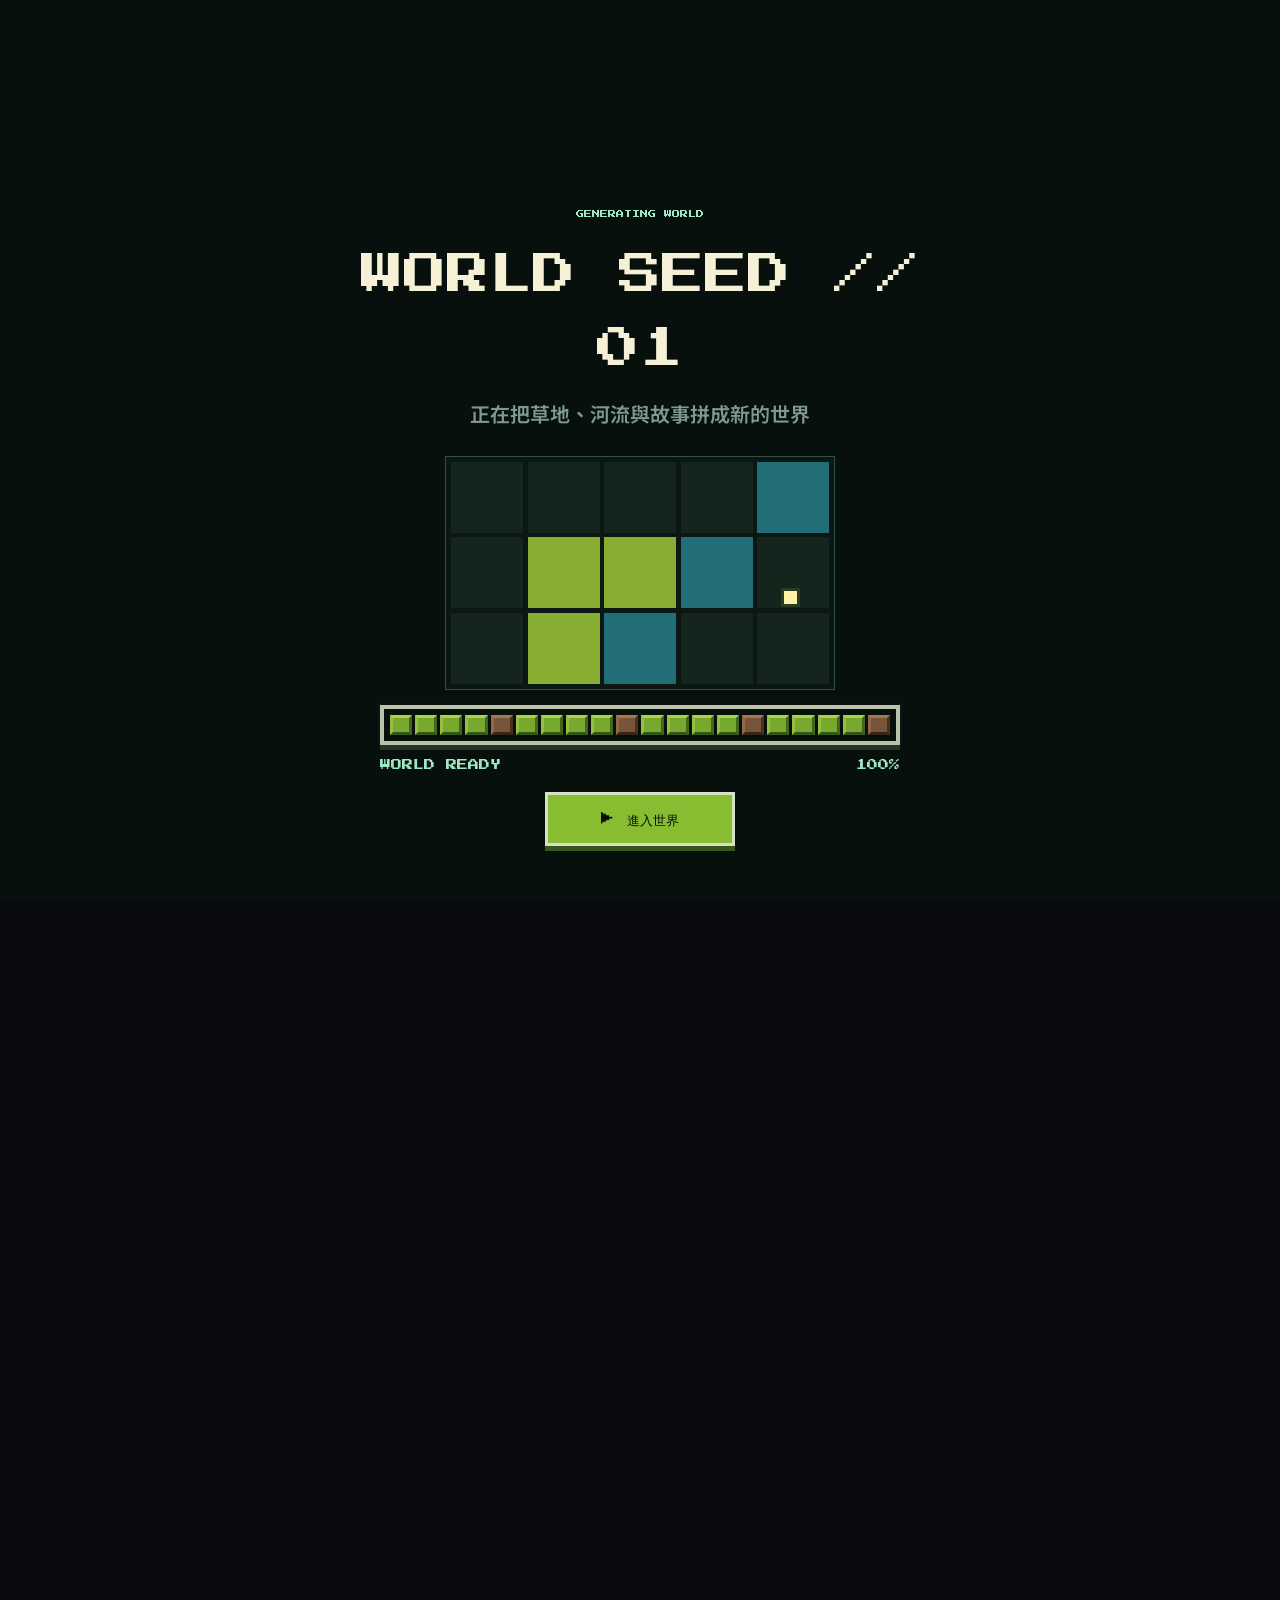
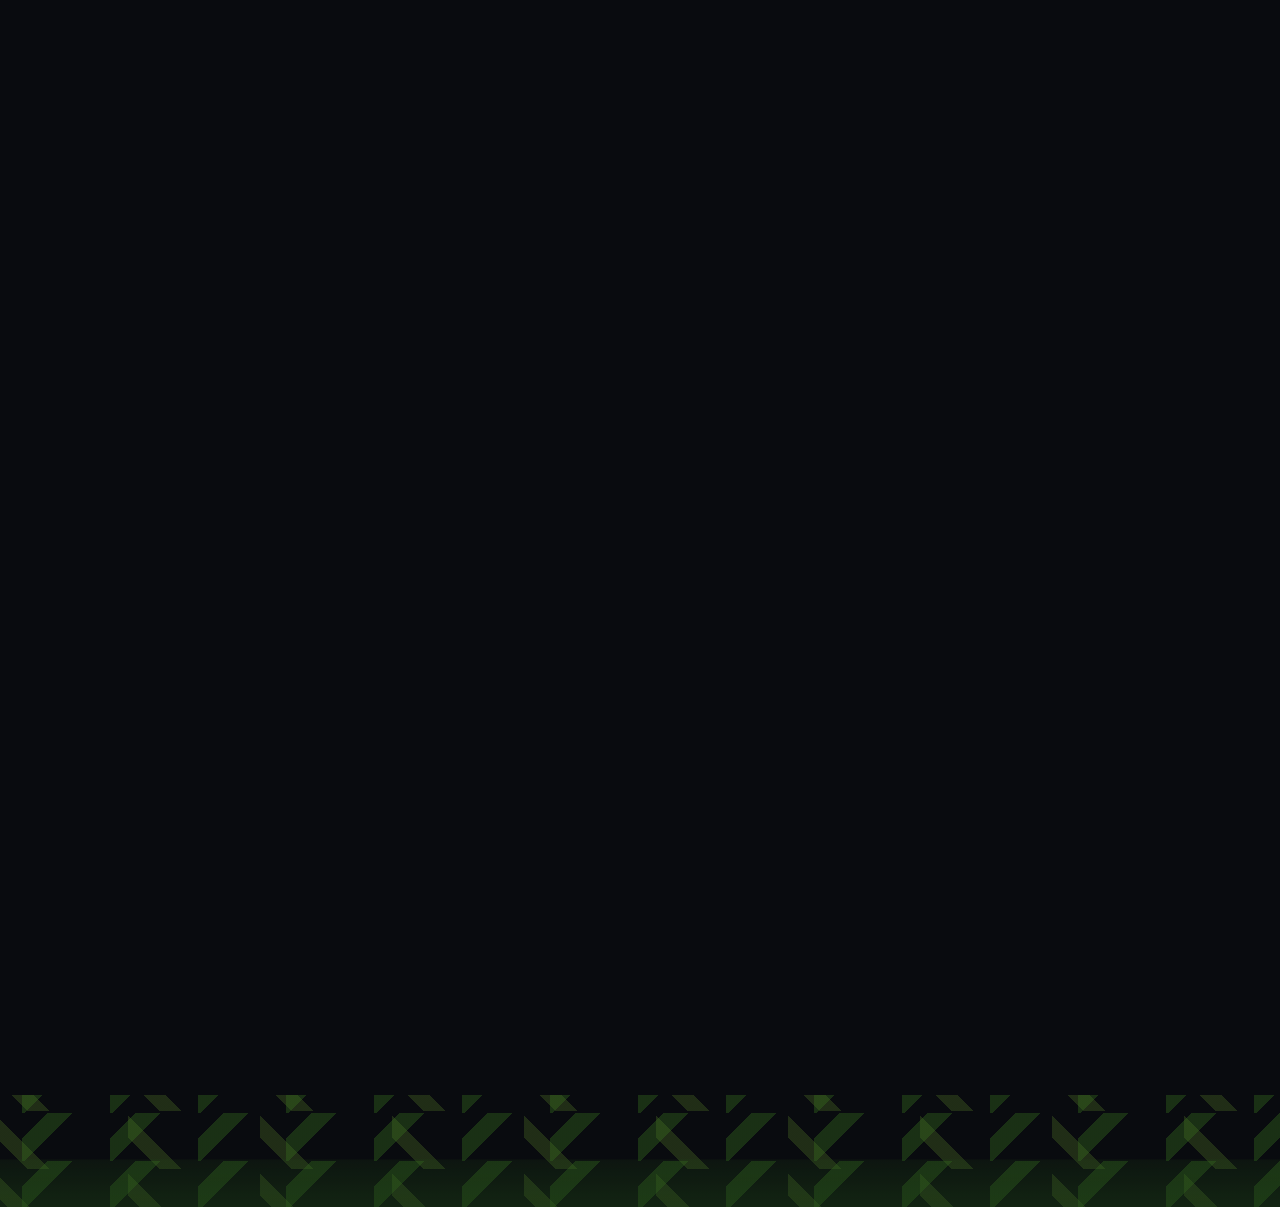
==== commit 16fb879a: "Update devlog card cover" ====
--- a/index.html
+++ b/index.html
@@ -11,7 +11,7 @@
     *{box-sizing:border-box;margin:0;padding:0}html{scroll-behavior:smooth}body{background:var(--bg);color:var(--text);font-family:'Noto Sans TC',sans-serif;line-height:1.7;overflow-x:hidden}a{color:inherit;text-decoration:none}img{display:block;width:100%}button{font:inherit}.pixel{font-family:'Press Start 2P',monospace;letter-spacing:0}
     .boot{position:fixed;inset:0;z-index:100;display:grid;place-items:center;background:#050608;transition:.45s}.boot.hide{opacity:0;visibility:hidden}.boot-box{width:min(650px,88vw);padding:30px;border:1px solid #313743;background:#090b0f;box-shadow:0 0 60px rgba(183,255,34,.08)}.boot-title{font-size:clamp(22px,5vw,42px);margin:16px 0}.boot-lines{min-height:110px;color:#bbc2ce;font:12px/2 Consolas,monospace}.bar{height:7px;border:1px solid #343a45}.bar span{display:block;width:0;height:100%;background:var(--lime);transition:.2s}.press{margin-top:18px;color:var(--lime);font-size:9px;animation:blink 1s infinite}@keyframes blink{50%{opacity:.35}}
     .site{opacity:0;transition:.4s}.site.ready{opacity:1}.nav{position:fixed;inset:0 0 auto;z-index:30;height:62px;padding:0 clamp(22px,4vw,70px);display:flex;align-items:center;justify-content:space-between;border-bottom:1px solid var(--line);background:rgba(9,11,15,.92);backdrop-filter:blur(12px)}.brand{display:flex;align-items:center;gap:13px}.brand-mark{position:relative;width:19px;height:26px}.brand-mark:before,.brand-mark:after{content:"";position:absolute;background:var(--lime)}.brand-mark:before{width:5px;height:25px;left:2px;top:0}.brand-mark:after{width:13px;height:8px;left:6px;top:5px;box-shadow:-4px 8px 0 var(--lime)}.brand strong{display:block;font-size:15px;line-height:1.1}.brand small{display:block;margin-top:6px;color:var(--lime);font-size:6px}.links{display:flex;align-items:center;gap:28px;color:#b4bac7;font-weight:700;font-size:13px}.links a:hover{color:var(--lime)}.watch{padding:8px 18px;background:var(--lime);color:#071000!important;border-radius:3px}.watch:before{content:'▶';margin-right:8px;font-size:10px}
-    .hero{position:relative;height:645px;min-height:calc(100vh - 62px);max-height:760px;margin-top:62px;overflow:hidden;border-bottom:1px solid var(--line);background:#090b0f}.stars,.stars:before,.stars:after{position:absolute;inset:0;content:"";pointer-events:none}.stars{opacity:.72;background-image:radial-gradient(circle,#7a7f89 1.5px,transparent 2px);background-size:123px 97px;background-position:21px 17px}.stars:before{opacity:.55;background-image:radial-gradient(circle,#d2d6de 1px,transparent 1.7px);background-size:171px 139px;background-position:73px 45px}.stars:after{opacity:.28;background-image:radial-gradient(circle,var(--lime) 1px,transparent 2px);background-size:207px 151px;background-position:16px 93px}.hero-inner{position:relative;z-index:4;width:min(1110px,calc(100% - 44px));height:100%;margin:auto;padding-top:84px}.eyebrow{color:var(--lime);font-size:8px}.eyebrow:after{content:"";display:inline-block;width:7px;height:7px;margin-left:10px;border-radius:50%;background:var(--lime);box-shadow:0 0 12px var(--lime)}h1{max-width:770px;margin:23px 0 18px;font-size:clamp(47px,6vw,78px);line-height:1.12;font-weight:900;letter-spacing:0}.lead{max-width:580px;color:#aeb5c1;font-size:17px}.lead strong{color:var(--lime)}.english-note{max-width:610px;margin-top:12px;color:#7f8995;font-size:13px;line-height:1.6}.cta{display:flex;gap:12px;margin-top:31px}.btn{display:inline-flex;align-items:center;justify-content:center;min-height:44px;padding:9px 18px;border:1px solid #343a46;border-radius:3px;background:#0d1016;color:#e9ebef;font-weight:700;font-size:13px}.btn:hover{border-color:var(--lime);color:var(--lime)}.btn.primary{background:var(--lime);border-color:var(--lime);color:#071000}.btn.primary:before{content:'▶';margin-right:9px;font-size:11px}.stats{display:flex;gap:38px;margin-top:51px}.stat strong{display:block;font-size:27px;line-height:1}.stat span{color:#696f7c;font-size:11px}.moon{position:absolute;right:5vw;top:38px;width:50px;height:50px;background:#afb3bb;clip-path:polygon(30% 0,70% 0,70% 10%,90% 10%,90% 30%,100% 30%,100% 70%,90% 70%,90% 90%,70% 90%,70% 100%,30% 100%,30% 90%,10% 90%,10% 70%,0 70%,0 30%,10% 30%,10% 10%,30% 10%);box-shadow:0 0 25px #fff}.land{position:absolute;z-index:2;left:0;right:0;bottom:39px;height:115px;background:linear-gradient(to bottom,transparent 0 26%,rgba(23,48,14,.66) 27% 44%,rgba(10,22,9,.92) 45% 100%);clip-path:polygon(0 45%,5% 37%,11% 51%,15% 32%,21% 49%,27% 36%,34% 55%,40% 34%,46% 50%,53% 30%,60% 50%,68% 34%,74% 52%,81% 27%,87% 50%,94% 31%,100% 48%,100% 100%,0 100%)}.ground-pixels{position:absolute;z-index:3;left:0;right:0;bottom:39px;height:50px;opacity:.75;background-image:linear-gradient(90deg,transparent 0 9%,#5b8f16 9% 9.3%,transparent 9.3% 18%,#87929e 18% 18.3%,transparent 18.3% 31%,#577c14 31% 31.4%,transparent 31.4% 58%,#88919c 58% 58.4%,transparent 58.4% 77%,#72a51b 77% 77.3%,transparent 77.3%)}.runner{position:absolute;z-index:6;left:62%;bottom:71px;width:52px;height:76px;animation:bob .65s steps(2) infinite}.runner .head{position:absolute;left:13px;top:0;width:24px;height:20px;background:var(--lime);box-shadow:9px 4px 0 #d9f7a4}.runner .body{position:absolute;left:9px;top:22px;width:31px;height:29px;background:#7aa925;box-shadow:8px 0 0 #4d7313}.runner:before,.runner:after{content:"";position:absolute;bottom:0;width:10px;height:32px;background:#b4b8bd;transform-origin:top}.runner:before{left:17px;transform:rotate(27deg)}.runner:after{left:31px;transform:rotate(-28deg)}@keyframes bob{50%{transform:translateY(-4px)}}.slime{position:absolute;z-index:6;left:72%;bottom:85px;width:35px;height:26px;background:#8450ba;clip-path:polygon(20% 0,80% 0,80% 15%,95% 15%,95% 75%,80% 75%,80% 90%,20% 90%,20% 75%,5% 75%,5% 15%,20% 15%);animation:slime 1s steps(2) infinite}.slime:before{content:"";position:absolute;left:9px;top:8px;width:5px;height:5px;background:#111;box-shadow:13px 0 #111}@keyframes slime{50%{transform:scaleY(.82);transform-origin:bottom}}.ticker{position:absolute;z-index:8;left:0;right:0;bottom:0;height:40px;display:flex;align-items:center;overflow:hidden;border-top:1px solid var(--line);background:#0b0d12;color:#8c92a1;font-size:11px;font-weight:700;white-space:nowrap}.ticker-track{display:inline-block;animation:roll 26s linear infinite}.ticker b{color:var(--lime);margin:0 31px}.ticker span{margin:0 31px}.ticker i{color:#343944;font-style:normal}@keyframes roll{to{transform:translateX(-50%)}}
+    .hero{position:relative;height:645px;min-height:calc(100vh - 62px);max-height:760px;margin-top:62px;overflow:hidden;border-bottom:1px solid var(--line);background:#090b0f}.stars,.stars:before,.stars:after{position:absolute;inset:0;content:"";pointer-events:none}.stars{opacity:.72;background-image:radial-gradient(circle,#7a7f89 1.5px,transparent 2px);background-size:123px 97px;background-position:21px 17px}.stars:before{opacity:.55;background-image:radial-gradient(circle,#d2d6de 1px,transparent 1.7px);background-size:171px 139px;background-position:73px 45px}.stars:after{opacity:.28;background-image:radial-gradient(circle,var(--lime) 1px,transparent 2px);background-size:207px 151px;background-position:16px 93px}.hero-inner{position:relative;z-index:4;width:min(1110px,calc(100% - 44px));height:100%;margin:auto;padding-top:84px}.eyebrow{color:var(--lime);font-size:8px}.eyebrow:after{content:"";display:inline-block;width:7px;height:7px;margin-left:10px;border-radius:50%;background:var(--lime);box-shadow:0 0 12px var(--lime)}h1{max-width:770px;margin:23px 0 18px;font-size:clamp(47px,6vw,78px);line-height:1.12;font-weight:900;letter-spacing:0}.lead{max-width:580px;color:#aeb5c1;font-size:17px}.lead strong{color:var(--lime)}.english-note{max-width:610px;margin-top:12px;color:#7f8995;font-size:13px;line-height:1.6}.cta{display:flex;gap:12px;margin-top:31px}.btn{display:inline-flex;align-items:center;justify-content:center;min-height:44px;padding:9px 18px;border:1px solid #343a46;border-radius:3px;background:#0d1016;color:#e9ebef;font-weight:700;font-size:13px}.btn:hover{border-color:var(--lime);color:var(--lime)}.btn.primary{background:var(--lime);border-color:var(--lime);color:#071000}.btn.primary:before{content:'▶';margin-right:9px;font-size:11px}.btn.github{gap:9px;border-color:var(--lime);color:var(--lime);background:#0b0e13}.btn.github:hover{background:#10180d;box-shadow:0 0 0 1px rgba(183,255,34,.28)}.github-mark{width:15px;height:15px;fill:currentColor;flex:0 0 auto}.stats{display:flex;gap:38px;margin-top:51px}.stat strong{display:block;font-size:27px;line-height:1}.stat span{color:#696f7c;font-size:11px}.moon{position:absolute;right:5vw;top:38px;width:50px;height:50px;background:#afb3bb;clip-path:polygon(30% 0,70% 0,70% 10%,90% 10%,90% 30%,100% 30%,100% 70%,90% 70%,90% 90%,70% 90%,70% 100%,30% 100%,30% 90%,10% 90%,10% 70%,0 70%,0 30%,10% 30%,10% 10%,30% 10%);box-shadow:0 0 25px #fff}.land{position:absolute;z-index:2;left:0;right:0;bottom:39px;height:115px;background:linear-gradient(to bottom,transparent 0 26%,rgba(23,48,14,.66) 27% 44%,rgba(10,22,9,.92) 45% 100%);clip-path:polygon(0 45%,5% 37%,11% 51%,15% 32%,21% 49%,27% 36%,34% 55%,40% 34%,46% 50%,53% 30%,60% 50%,68% 34%,74% 52%,81% 27%,87% 50%,94% 31%,100% 48%,100% 100%,0 100%)}.ground-pixels{position:absolute;z-index:3;left:0;right:0;bottom:39px;height:50px;opacity:.75;background-image:linear-gradient(90deg,transparent 0 9%,#5b8f16 9% 9.3%,transparent 9.3% 18%,#87929e 18% 18.3%,transparent 18.3% 31%,#577c14 31% 31.4%,transparent 31.4% 58%,#88919c 58% 58.4%,transparent 58.4% 77%,#72a51b 77% 77.3%,transparent 77.3%)}.runner{position:absolute;z-index:6;left:62%;bottom:71px;width:52px;height:76px;animation:bob .65s steps(2) infinite}.runner .head{position:absolute;left:13px;top:0;width:24px;height:20px;background:var(--lime);box-shadow:9px 4px 0 #d9f7a4}.runner .body{position:absolute;left:9px;top:22px;width:31px;height:29px;background:#7aa925;box-shadow:8px 0 0 #4d7313}.runner:before,.runner:after{content:"";position:absolute;bottom:0;width:10px;height:32px;background:#b4b8bd;transform-origin:top}.runner:before{left:17px;transform:rotate(27deg)}.runner:after{left:31px;transform:rotate(-28deg)}@keyframes bob{50%{transform:translateY(-4px)}}.slime{position:absolute;z-index:6;left:72%;bottom:85px;width:35px;height:26px;background:#8450ba;clip-path:polygon(20% 0,80% 0,80% 15%,95% 15%,95% 75%,80% 75%,80% 90%,20% 90%,20% 75%,5% 75%,5% 15%,20% 15%);animation:slime 1s steps(2) infinite}.slime:before{content:"";position:absolute;left:9px;top:8px;width:5px;height:5px;background:#111;box-shadow:13px 0 #111}@keyframes slime{50%{transform:scaleY(.82);transform-origin:bottom}}.ticker{position:absolute;z-index:8;left:0;right:0;bottom:0;height:40px;display:flex;align-items:center;overflow:hidden;border-top:1px solid var(--line);background:#0b0d12;color:#8c92a1;font-size:11px;font-weight:700;white-space:nowrap}.ticker-track{display:inline-block;animation:roll 26s linear infinite}.ticker b{color:var(--lime);margin:0 31px}.ticker span{margin:0 31px}.ticker i{color:#343944;font-style:normal}@keyframes roll{to{transform:translateX(-50%)}}
     section{padding:70px clamp(22px,6vw,110px);border-bottom:1px solid var(--line)}.section-inner{max-width:1110px;margin:auto}.section-head{display:flex;align-items:end;justify-content:space-between;margin-bottom:28px}.section-kicker{color:var(--lime);font-size:8px}.section-head h2{margin-top:14px;font-size:36px}.all{color:#bec3ce;font-size:13px;font-weight:700}.works-grid{display:grid;grid-template-columns:repeat(3,1fr);gap:18px}.card{overflow:hidden;border:1px solid var(--line);border-radius:6px;background:var(--panel);transition:.2s}.card:hover{transform:translateY(-5px);border-color:var(--lime)}.thumb{height:220px;overflow:hidden}.thumb img{height:100%;object-fit:cover}.card-body{padding:18px}.tag{color:var(--lime);font-size:11px}.card h3{margin:7px 0;font-size:21px}.card p{color:var(--muted);font-size:13px}.about-grid{display:grid;grid-template-columns:1.2fr .8fr;gap:50px}.about-grid h2{font-size:34px;line-height:1.35}.about-grid p{margin-top:18px;color:var(--muted)}.tools{display:grid;grid-template-columns:1fr 1fr;border:1px solid var(--line)}.tool{padding:16px;border:1px solid var(--line);font-size:12px;color:#b9bfca}.tool strong{display:block;color:var(--lime)}footer{padding:27px 6vw;display:flex;justify-content:space-between;color:#6f7580;font-size:12px}
     @media(max-width:760px){.links a:not(.watch){display:none}.nav{padding:0 18px}.hero{height:690px;max-height:none}.hero-inner{padding-top:74px}.hero h1{font-size:47px}.lead{font-size:15px;max-width:92%}.stats{gap:22px;margin-top:38px}.stat:nth-child(4){display:none}.moon{right:8vw;top:25px;width:34px;height:34px}.runner{left:55%}.slime{left:76%}.works-grid,.about-grid{grid-template-columns:1fr}.section-head{align-items:start}.thumb{height:210px}footer{display:block}.restart{margin-bottom:12px}}
     .hero{background-color:rgba(5,10,10,.18);background-image:url('images/hero-pixel-landscape.png');background-size:cover;background-position:center 50%;background-blend-mode:multiply}.stars,.moon,.land,.ground-pixels{display:none}.hero h1,.hero .lead{text-shadow:0 2px 14px rgba(0,0,0,.88)}
@@ -113,7 +113,7 @@
           <div class="eyebrow pixel">PLAYER 1 READY</div>
           <h1>用企劃與設計<br>構築遊戲世界</h1>
           <p class="lead">我是一位遊戲企劃與設計者。我做的不只是遊戲，<br>而是<strong>可以走進去的世界</strong>。歡迎按下開始。</p><p class="english-note">Game designer focused on worldbuilding, system design, level flow, documentation, and playable prototypes.</p>
-          <div class="cta"><a class="btn primary" href="portfolio.html">瀏覽作品</a><a class="btn" href="https://chenghochan.gitbook.io/chenghochan-docs/" target="_blank">查看 GDD</a></div>
+          <div class="cta"><a class="btn primary" href="portfolio.html">瀏覽作品</a><a class="btn github" href="https://github.com/CHENGHOCHAN" target="_blank" rel="noreferrer"><svg class="github-mark" viewBox="0 0 24 24" aria-hidden="true"><path d="M12 .5A11.5 11.5 0 0 0 8.36 22.9c.58.1.8-.25.8-.56v-2.15c-3.26.71-3.95-1.4-3.95-1.4-.53-1.35-1.3-1.71-1.3-1.71-1.06-.73.08-.72.08-.72 1.18.08 1.8 1.21 1.8 1.21 1.04 1.79 2.74 1.27 3.41.97.1-.76.41-1.27.74-1.56-2.6-.3-5.34-1.3-5.34-5.78 0-1.28.46-2.33 1.2-3.15-.12-.3-.52-1.5.12-3.11 0 0 .98-.32 3.22 1.2A11.1 11.1 0 0 1 12 5.75c1 0 1.98.13 2.91.39 2.23-1.52 3.21-1.2 3.21-1.2.65 1.61.25 2.81.12 3.11.75.82 1.2 1.87 1.2 3.15 0 4.49-2.74 5.47-5.35 5.77.42.36.8 1.08.8 2.18v3.19c0 .31.21.67.81.56A11.5 11.5 0 0 0 12 .5Z"/></svg>查看 GitHub</a></div>
           <div class="stats"><div class="stat"><strong>02</strong><span>作品</span></div><div class="stat"><strong>02</strong><span>開發中</span></div><div class="stat"><strong>01</strong><span>原型</span></div><div class="stat"><strong>01</strong><span>DEMO</span></div></div>
         </div>
         <div class="runner" role="img" aria-label="行走中的像素主角"><div class="pixel-hero"><i class="hero-hair"></i><i class="hero-face"></i><i class="hero-cloak"></i><i class="hero-torso"></i><i class="hero-belt"></i><i class="hero-arm arm-back"></i><i class="hero-leg leg-a"></i><i class="hero-leg leg-b"></i><i class="hero-sword"></i><i class="hero-arm arm-front"></i></div></div><div class="slime" role="img" aria-label="冲向主角的像素巨人"><div class="pixel-monster"><i class="monster-head"></i><i class="monster-shell"></i><i class="monster-arm monster-left"></i><i class="monster-arm monster-right"></i><i class="monster-core"></i><i class="monster-tail tail-a"></i><i class="monster-tail tail-b"></i></div></div><div class="impact" aria-hidden="true"></div>
@@ -122,9 +122,9 @@
       <section id="works"><div class="section-inner"><div class="section-head"><div><div class="section-kicker pixel">SELECTED WORKS · 精選</div><h2>精選作品</h2></div><a class="all" href="portfolio.html">→ 看全部作品</a></div><div class="works-grid">
         <a class="card" href="giants.html"><div class="thumb"><img src="Vertical Slice 實機演示/1.png" alt="巨人與孤獨星球"></div><div class="card-body"><span class="tag">● 開發中 · UE5</span><h3>巨人與孤獨星球</h3><p>無 HUD 的 3D 動作冒險，以巨大尺度與環境敘事建立沉浸探索。</p></div></a>
         <a class="card" href="soul.html"><div class="thumb"><img src="images/project02.jpg.png" alt="Soul of Another World"></div><div class="card-body"><span class="tag">◆ 原型 · Unity</span><h3>Soul of Another World</h3><p>聚焦格擋、閃避與反擊的東方廢墟風格魂系動作 RPG。</p></div></a>
-        <a class="card" href="devlog.html"><div class="thumb"><img src="作品/Soul of Another World/場景設計/第一場景確定稿/SAW_第一場景_定稿_03.jpg" alt="開發歷程"></div><div class="card-body"><span class="tag">● PROCESS ARCHIVE</span><h3>開發歷程檔案</h3><p>從概念、系統、場景、UI 到實機展示的完整學習與製作紀錄。</p></div></a>
+        <a class="card" href="devlog.html"><div class="thumb"><img src="images/devlog-process-cover.png" alt="開發歷程"></div><div class="card-body"><span class="tag">● PROCESS ARCHIVE</span><h3>開發歷程檔案</h3><p>從概念、系統、場景、UI 到實機展示的完整學習與製作紀錄。</p></div></a>
       </div></div></section>
-      <section id="devlog"><div class="section-inner"><div class="section-head"><div><div class="section-kicker pixel">DEVLOG · 開發日誌</div><h2>最新開發動態</h2></div><a class="all" href="devlog.html">→ 看全部日誌</a></div><div class="devlog-grid"><a class="devlog-card" href="devlog.html#tiny-factory"><div class="dev-meta"><span class="dev-type">AI 專案</span><time>2026.07.22</time></div><h3>Tiny Factory｜30-Day AI-Assisted Mobile Game Project</h3><p>整理《Tiny Factory：小小分揀工廠》Notion 專案，核心是用 Tap 操作物流機關，完成 10 個短小分揀謎題。</p><span class="dev-link">查看新日誌 →</span></a><a class="devlog-card" href="devlog.html#tgdf"><div class="dev-meta"><span class="dev-type">學習整理</span><time>2026.07.18</time></div><h3>2026 TGDF 筆記整理完成</h3><p>將 AI 關卡設計、AI Playtesting Bot、Kiro 工作流、Noise、關卡案例與 AI × Git 協作整理成公開 Notion 專案。</p><span class="dev-link">查看 TGDF 筆記 →</span></a><a class="devlog-card" href="devlog.html#encyclopedia"><div class="dev-meta"><span class="dev-type">設計研究</span><time>2026.07.08</time></div><h3>Game Design Encyclopedia 建立</h3><p>以 Notion 整理 GDD、跨遊戲系統比較、玩法拆解與 PRD 練習，形成可持續補充的遊戲設計知識庫。</p><span class="dev-link">查看製作流程 →</span></a></div></div></section>
+      <section id="devlog"><div class="section-inner"><div class="section-head"><div><div class="section-kicker pixel">DEVLOG · 開發日誌</div><h2>最新開發動態</h2></div><a class="all" href="devlog.html">→ 看全部日誌</a></div><div class="devlog-grid"><a class="devlog-card" href="devlog.html#mobile-rpg"><div class="dev-meta"><span class="dev-type">手機 RPG</span><time>2026.08.08</time></div><h3>手機多人合作 Action RPG｜Project Dashboard</h3><p>建立 Godot 4 手機橫向操作、角色控制、多人同步與 UI / Mobile Controls 的長期原型計畫。</p><span class="dev-link">查看新日誌 →</span></a><a class="devlog-card" href="devlog.html#tiny-factory"><div class="dev-meta"><span class="dev-type">AI 專案</span><time>2026.07.22</time></div><h3>Tiny Factory｜30-Day AI-Assisted Mobile Game Project</h3><p>整理《Tiny Factory：小小分揀工廠》Notion 專案，核心是用 Tap 操作物流機關，完成 10 個短小分揀謎題。</p><span class="dev-link">查看 Notion 紀錄 →</span></a><a class="devlog-card" href="devlog.html#tgdf"><div class="dev-meta"><span class="dev-type">學習整理</span><time>2026.07.18</time></div><h3>2026 TGDF 筆記整理完成</h3><p>將 AI 關卡設計、AI Playtesting Bot、Kiro 工作流、Noise、關卡案例與 AI × Git 協作整理成公開 Notion 專案。</p><span class="dev-link">查看 TGDF 筆記 →</span></a></div></div></section>
       <section id="about"><div class="section-inner"><div class="about-copy"><div class="section-kicker pixel">ABOUT PLAYER 1</div><h2>把抽象的想法，整理成<br>能被理解與遊玩的設計。</h2><p>我專注於遊戲企劃、關卡與系統設計，也參與 UI、美術整合與製作管理。每一個作品頁都保留影片、系統拆解與開發判斷。</p></div><div class="tool-groups"><article class="tool-group"><div class="software-list"><div class="software"><span class="software-icon"><img src="作品/巨人與孤獨星球/使用軟體/Unreal Engine 5.png" alt="Unreal Engine 5"></span>UE5</div><div class="software"><span class="software-icon"><img src="作品/Soul of Another World/使用軟體/Unity.png" alt="Unity"></span>Unity</div><div class="software"><span class="software-icon"><img src="作品/巨人與孤獨星球/使用軟體/Visual Studio.png" alt="Visual Studio"></span>Visual Studio</div></div><div class="tool-role pixel">ROLE · 01</div><h3>遊戲企劃 / 系統設計</h3><p>遊戲機制、關卡流程、敘事設計與完整企劃文件。</p></article><article class="tool-group"><div class="software-list"><div class="software"><span class="software-icon"><img src="作品/巨人與孤獨星球/使用軟體/Photoshop.png" alt="Photoshop"></span>Photoshop</div><div class="software"><span class="software-icon"><img src="作品/巨人與孤獨星球/使用軟體/Premiere Pro.jpg" alt="Premiere Pro"></span>Premiere</div><div class="software"><span class="software-icon"><img src="作品/巨人與孤獨星球/使用軟體/After Effects.png" alt="After Effects"></span>After Effects</div></div><div class="tool-role pixel">ROLE · 02</div><h3>視覺 / UI / 影像</h3><p>介面規劃、視覺整合、作品影片剪輯與動態展示。</p></article><article class="tool-group"><div class="software-list"><div class="software"><span class="software-icon"><img src="作品/巨人與孤獨星球/使用軟體/Blender.jpg" alt="Blender"></span>Blender</div><div class="software"><span class="software-icon"><img src="作品/巨人與孤獨星球/使用軟體/Unreal Engine 5.png" alt="Unreal Engine 5"></span>UE5</div><div class="software"><span class="software-icon"><img src="作品/Soul of Another World/使用軟體/Unity.png" alt="Unity 3D"></span>Unity 3D</div></div><div class="tool-role pixel">ROLE · 03</div><h3>3D 場景 / 美術整合</h3><p>建模、材質、場景配置、角色資源與引擎內整合。</p></article></div></div></section>
       <section id="contact"><div class="section-inner"><div class="contact-intro"><div><div class="section-kicker pixel">CONTACT · 聯絡方式</div><h2>一起創造下一個世界。</h2></div><p>作品合作、實習機會或遊戲企劃交流，都歡迎透過以下方式聯絡我。</p></div><div class="contact-list"><a class="contact-link" href="https://www.instagram.com/chenghochan/" target="_blank" rel="noreferrer"><span class="contact-id"><span class="contact-icon">IG</span><span><small>INSTAGRAM</small><strong>@chenghochan</strong></span></span><span class="contact-arrow">↗</span></a><a class="contact-link" href="mailto:zhuanghequan@gmail.com"><span class="contact-id"><span class="contact-icon">GM</span><span><small>GMAIL</small><strong>zhuanghequan@gmail.com</strong></span></span><span class="contact-arrow">→</span></a><a class="contact-link" href="https://chenghochan.gitbook.io/chenghochan-docs/" target="_blank" rel="noreferrer"><span class="contact-id"><span class="contact-icon">GDD</span><span><small>DOCUMENTS</small><strong>企劃文件庫</strong></span></span><span class="contact-arrow">↗</span></a><a class="contact-link" href="https://abundant-lycra-aad.notion.site/Game-Design-Encyclopedia-396c3fd6e5f4815caa50d917318dc8b4?pvs=73" target="_blank" rel="noreferrer"><span class="contact-id"><span class="contact-icon">N</span><span><small>NOTION</small><strong>設計百科</strong></span></span><span class="contact-arrow">↗</span></a></div></div></section>
     </main>
--- a/site-fx.css
+++ b/site-fx.css
@@ -1,7 +1,9 @@
 :root{--fx-bg:#080b0f;--fx-panel:#11161b;--fx-line:#303842;--fx-lime:#b7ff22;--fx-cyan:#69d8e8;--fx-text:#f4f6f0}
+body{position:relative;isolation:isolate}.site-ambient-bg{position:fixed;inset:0;overflow:hidden;pointer-events:none;background:radial-gradient(circle at 24% 22%,rgba(183,255,34,.08),transparent 18%),radial-gradient(circle at 76% 68%,rgba(105,216,232,.06),transparent 22%);opacity:.82}.site-ambient-bg:before{content:'';position:absolute;inset:-80px;background-image:linear-gradient(90deg,rgba(183,255,34,.08) 1px,transparent 1px),linear-gradient(0deg,rgba(183,255,34,.075) 1px,transparent 1px),radial-gradient(circle,rgba(244,246,240,.58) 0 2px,transparent 2.4px),radial-gradient(circle,rgba(183,255,34,.7) 0 1.6px,transparent 2px);background-size:84px 84px,84px 84px,220px 180px,360px 260px;background-position:0 0,0 0,18px 34px,160px 88px;opacity:.48;animation:ambientGridDrift 34s linear infinite}.site-ambient-ground{position:absolute;left:-12vw;right:-12vw;bottom:0;height:112px;pointer-events:none;background:linear-gradient(to top,rgba(33,72,24,.42),rgba(33,72,24,.18) 42%,transparent 43%),linear-gradient(135deg,transparent 0 18px,rgba(55,111,31,.38) 18px 36px,transparent 36px 72px),linear-gradient(45deg,transparent 0 22px,rgba(95,138,45,.28) 22px 38px,transparent 38px 80px);background-size:100% 100%,88px 48px,132px 58px;background-position:0 0,0 66px,18px 74px;image-rendering:pixelated;animation:ambientGroundSlide 18s linear infinite}.ambient-bit{position:absolute;left:var(--x);top:var(--y);width:var(--s);height:var(--s);background:var(--c);box-shadow:calc(var(--s)*1.5) 0 0 rgba(183,255,34,.35),0 calc(var(--s)*1.5) 0 rgba(105,216,232,.22);opacity:var(--o);image-rendering:pixelated;animation:ambientBitFloat var(--d) steps(9,end) infinite;animation-delay:var(--delay)}.ambient-chip{position:absolute;left:var(--x);top:var(--y);width:54px;height:18px;border:1px solid rgba(183,255,34,.28);background:linear-gradient(90deg,rgba(183,255,34,.14) 0 24%,transparent 24% 34%,rgba(105,216,232,.12) 34% 58%,transparent 58%);opacity:var(--o);transform:translateZ(0);animation:ambientChipScan var(--d) linear infinite;animation-delay:var(--delay)}@keyframes ambientGridDrift{to{background-position:84px 84px,84px 84px,-202px 34px,-200px 88px}}@keyframes ambientGroundSlide{to{background-position:0 0,-88px 66px,-114px 74px}}@keyframes ambientBitFloat{0%,100%{transform:translate3d(0,0,0)}50%{transform:translate3d(var(--tx),var(--ty),0)}}@keyframes ambientChipScan{0%{transform:translate3d(0,0,0);opacity:0}12%,78%{opacity:var(--o)}100%{transform:translate3d(-120px,26px,0);opacity:0}}
 .page-corner{position:fixed;z-index:85;top:74px;right:18px;display:flex;align-items:center;gap:9px;padding:6px 8px;border:1px solid var(--fx-line);background:rgba(8,11,15,.9);color:var(--fx-text);font-family:Consolas,monospace;pointer-events:none;box-shadow:4px 4px 0 rgba(0,0,0,.28)}.page-corner-label{color:#7f8995;font-size:8px;line-height:1.2;text-align:right}.page-corner-label strong{display:block;color:var(--fx-text);font-size:9px}.page-corner-number{display:grid;place-items:center;width:30px;height:30px;border:1px solid var(--fx-lime);background:#101b0e;color:var(--fx-lime);font:8px 'Press Start 2P',Consolas,monospace}
 .global-fx-pixel{position:fixed;z-index:10020;left:0;top:0;width:7px;height:7px;pointer-events:none;background:var(--fx-lime);box-shadow:0 0 8px currentColor;animation:globalPixelBurst .48s steps(6,end) forwards}.global-fx-pixel.alt{background:var(--fx-cyan)}.global-fx-pixel.light{background:#fff5a8}.global-fx-cross{position:fixed;z-index:10019;left:0;top:0;width:14px;height:14px;border:2px solid var(--fx-lime);pointer-events:none;animation:globalCrossBurst .42s steps(5,end) forwards}.global-fx-hit{animation:globalOptionHit .3s steps(3,end)}
 .page-transition{position:fixed;z-index:10000;inset:0;background:var(--fx-bg);opacity:0;visibility:hidden;pointer-events:none;overflow:hidden}.page-transition.active{visibility:visible;animation:pageCover .48s steps(7,end) forwards}.page-transition:before{content:'';position:absolute;inset:0;background-image:linear-gradient(90deg,transparent 96%,rgba(183,255,34,.16) 96%),linear-gradient(0deg,transparent 96%,rgba(183,255,34,.12) 96%);background-size:42px 42px;opacity:.32}.page-transition:after{content:'LOADING NEXT AREA';position:absolute;left:50%;top:50%;transform:translate(-50%,-50%);color:#7b8a80;font:8px 'Press Start 2P',Consolas,monospace;animation:transitionBlink .65s steps(2,end) infinite}.page-target{position:absolute;z-index:2;right:28px;top:24px;display:flex;align-items:center;gap:12px;color:var(--fx-text);font-family:Consolas,monospace}.page-target-copy{font-size:9px;text-align:right;color:#7f8995}.page-target-copy strong{display:block;margin-top:3px;color:var(--fx-lime);font-size:11px}.page-target-number{display:grid;place-items:center;width:54px;height:54px;border:2px solid var(--fx-lime);background:#101b0e;color:var(--fx-lime);font:13px 'Press Start 2P',Consolas,monospace;box-shadow:6px 6px 0 #172116}.page-transition .load-blocks{position:absolute;left:50%;top:56%;display:flex;gap:5px;transform:translateX(-50%)}.page-transition .load-blocks i{display:block;width:12px;height:12px;background:#263128;animation:transitionBlocks .7s steps(5,end) infinite}.page-transition .load-blocks i:nth-child(2){animation-delay:.08s}.page-transition .load-blocks i:nth-child(3){animation-delay:.16s}.page-transition .load-blocks i:nth-child(4){animation-delay:.24s}.page-transition .load-blocks i:nth-child(5){animation-delay:.32s}
 @keyframes globalPixelBurst{0%{transform:translate(-50%,-50%) scale(1);opacity:1}70%{opacity:1}100%{transform:translate(calc(-50% + var(--tx)),calc(-50% + var(--ty))) scale(.15);opacity:0}}@keyframes globalCrossBurst{0%{transform:translate(-50%,-50%) scale(.4);opacity:1}100%{transform:translate(-50%,-50%) scale(3.5) rotate(90deg);opacity:0}}@keyframes globalOptionHit{0%,100%{outline:0 solid transparent;filter:none}50%{outline:3px solid var(--fx-lime);outline-offset:3px;filter:brightness(1.5)}}@keyframes pageCover{0%{opacity:0;clip-path:inset(0 0 100% 0)}100%{opacity:1;clip-path:inset(0)}}@keyframes transitionBlink{50%{opacity:.35}}@keyframes transitionBlocks{0%,100%{background:#263128;transform:translateY(0)}50%{background:var(--fx-lime);transform:translateY(-5px)}}
 @media(max-width:700px){.page-corner{display:none}.page-corner-label{display:none}.page-target{right:14px;top:14px}.page-target-number{width:46px;height:46px}.page-target-copy{font-size:8px}}
-@media(prefers-reduced-motion:reduce){.global-fx-pixel,.global-fx-cross{display:none}.global-fx-hit{animation:none}.page-transition.active{animation:none;opacity:1}.page-transition:after,.page-transition .load-blocks i{animation:none}}
+@media(max-width:700px){.site-ambient-bg{opacity:.58}.site-ambient-bg:before{background-size:72px 72px,72px 72px,180px 150px,280px 220px;opacity:.36}.site-ambient-ground{height:72px}.ambient-chip{display:none}}
+@media(prefers-reduced-motion:reduce){.site-ambient-bg:before,.site-ambient-ground,.ambient-bit,.ambient-chip{animation:none}.global-fx-pixel,.global-fx-cross{display:none}.global-fx-hit{animation:none}.page-transition.active{animation:none;opacity:1}.page-transition:after,.page-transition .load-blocks i{animation:none}}
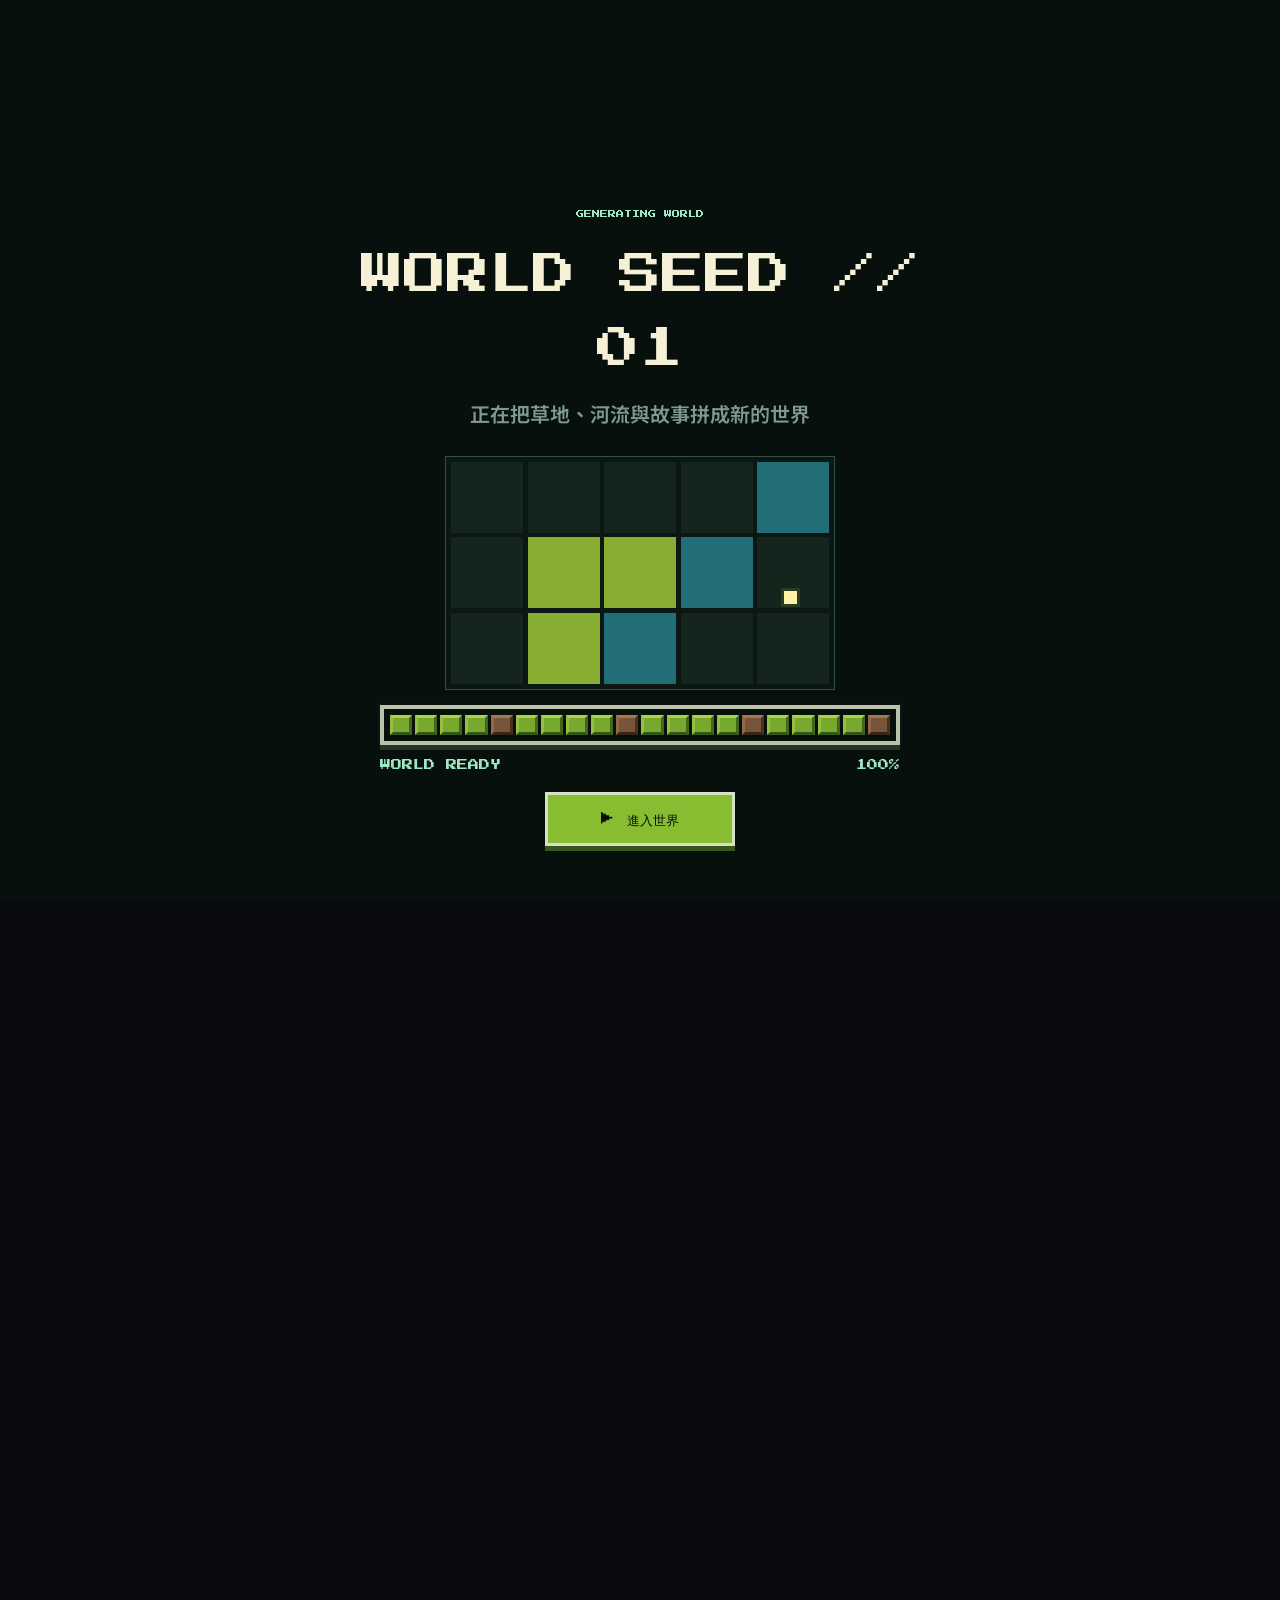
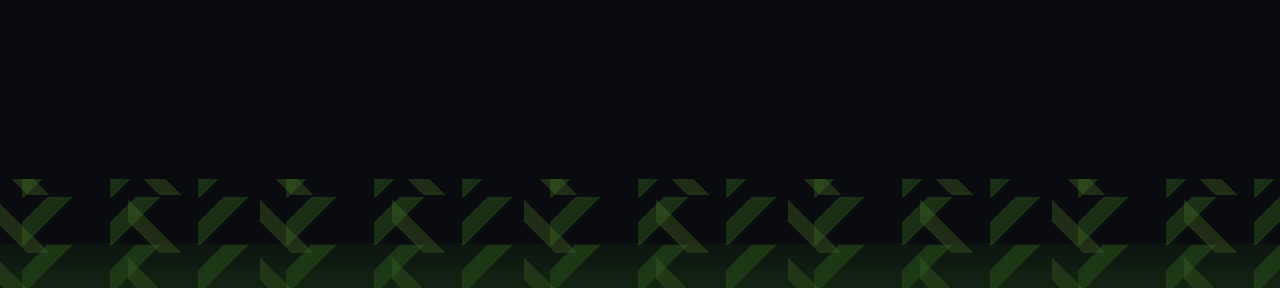
==== commit ad3ce730: "Refocus portfolio for game planning roles" ====
--- a/index.html
+++ b/index.html
@@ -97,7 +97,8 @@
       .slime{left:82%;bottom:84px;width:78px;height:84px}
     }
   </style>
-  <link rel="stylesheet" href="site-fx.css">
+<link rel="stylesheet" href="site-fx.css">
+<link rel="stylesheet" href="career-focus.css">
 </head>
 <body>
   <div class="boot" id="boot"><div class="world-load"><div class="world-name pixel">WORLD SEED // 01</div><p class="world-sub">正在把草地、河流與故事拼成新的世界</p><div class="map-grid"><span class="map-tile"></span><span class="map-tile"></span><span class="map-tile"></span><span class="map-tile"></span><span class="map-tile"></span><span class="map-tile"></span><span class="map-tile"></span><span class="map-tile"></span><span class="map-tile"></span><span class="map-tile"></span><span class="map-tile"></span><span class="map-tile"></span><span class="map-tile"></span><span class="map-tile"></span><span class="map-tile"></span><i class="map-cursor"></i></div><div class="load-dock"><div class="block-bar" id="blockBar"><i></i><i></i><i></i><i></i><i></i><i></i><i></i><i></i><i></i><i></i><i></i><i></i><i></i><i></i><i></i><i></i><i></i><i></i><i></i><i></i></div><div class="load-status"><span id="loadText">GENERATING TERRAIN</span><span id="loadingPct">00%</span></div><button class="enter-world pixel" id="enterWorld" type="button" disabled>▶ 進入世界</button></div></div></div>
@@ -111,8 +112,8 @@
         <div class="world-scroll" aria-hidden="true"><span></span><span></span><span></span></div><div class="cloud-track" aria-hidden="true"><i class="cloud"></i><i class="cloud"></i><i class="cloud"></i><i class="cloud"></i><i class="cloud cloud-small"></i><i class="cloud cloud-far"></i></div><div class="foreground-track" aria-hidden="true"><div class="foreground-pack"><i class="grass g1"></i><i class="grass g2"></i><i class="grass g3"></i><i class="grass g4"></i><i class="rock r1"></i><i class="rock r2"></i><i class="pebble p1"></i><i class="pebble p2"></i></div><div class="foreground-pack"><i class="grass g1"></i><i class="grass g2"></i><i class="grass g3"></i><i class="grass g4"></i><i class="rock r1"></i><i class="rock r2"></i><i class="pebble p1"></i><i class="pebble p2"></i></div></div>
         <div class="hero-inner">
           <div class="eyebrow pixel">PLAYER 1 READY</div>
-          <h1>用企劃與設計<br>構築遊戲世界</h1>
-          <p class="lead">我是一位遊戲企劃與設計者。我做的不只是遊戲，<br>而是<strong>可以走進去的世界</strong>。歡迎按下開始。</p><p class="english-note">Game designer focused on worldbuilding, system design, level flow, documentation, and playable prototypes.</p>
+          <h1>遊戲企劃<br>系統與關卡設計</h1>
+          <p class="lead">我專注於規則、關卡流程與企劃文件，<br>把構想整理成<strong>可以測試的遊戲體驗</strong>；世界構築是我的設計特色。</p><p class="english-note">Game planner focused on system design, level flow, documentation, playable prototypes, and worldbuilding.</p>
           <div class="cta"><a class="btn primary" href="portfolio.html">瀏覽作品</a><a class="btn github" href="https://github.com/CHENGHOCHAN" target="_blank" rel="noreferrer"><svg class="github-mark" viewBox="0 0 24 24" aria-hidden="true"><path d="M12 .5A11.5 11.5 0 0 0 8.36 22.9c.58.1.8-.25.8-.56v-2.15c-3.26.71-3.95-1.4-3.95-1.4-.53-1.35-1.3-1.71-1.3-1.71-1.06-.73.08-.72.08-.72 1.18.08 1.8 1.21 1.8 1.21 1.04 1.79 2.74 1.27 3.41.97.1-.76.41-1.27.74-1.56-2.6-.3-5.34-1.3-5.34-5.78 0-1.28.46-2.33 1.2-3.15-.12-.3-.52-1.5.12-3.11 0 0 .98-.32 3.22 1.2A11.1 11.1 0 0 1 12 5.75c1 0 1.98.13 2.91.39 2.23-1.52 3.21-1.2 3.21-1.2.65 1.61.25 2.81.12 3.11.75.82 1.2 1.87 1.2 3.15 0 4.49-2.74 5.47-5.35 5.77.42.36.8 1.08.8 2.18v3.19c0 .31.21.67.81.56A11.5 11.5 0 0 0 12 .5Z"/></svg>查看 GitHub</a></div>
           <div class="stats"><div class="stat"><strong>02</strong><span>作品</span></div><div class="stat"><strong>02</strong><span>開發中</span></div><div class="stat"><strong>01</strong><span>原型</span></div><div class="stat"><strong>01</strong><span>DEMO</span></div></div>
         </div>
@@ -120,12 +121,13 @@
         <div class="ticker"><div class="ticker-track"><span>遊戲企劃</span><i>●</i><b class="pixel">WORLD BUILDING</b><i>●</i><span>關卡設計</span><i>●</i><b class="pixel">INSERT SOUL</b><i>●</i><span>UE5</span><i>●</i><span>系統設計</span><i>●</i><b class="pixel">NO HUD</b><i>●</i><span>戰鬥設計</span><i>●</i><span>UNITY</span><i>●</i><span>環境敘事</span><i>●</i><b class="pixel">PLAYER 1 READY</b><i>●</i><span>遊戲企劃</span><i>●</i><b class="pixel">WORLD BUILDING</b><i>●</i><span>關卡設計</span><i>●</i><b class="pixel">INSERT SOUL</b><i>●</i><span>UE5</span><i>●</i><span>系統設計</span><i>●</i><b class="pixel">NO HUD</b><i>●</i><span>戰鬥設計</span><i>●</i><span>UNITY</span><i>●</i><span>環境敘事</span><i>●</i><b class="pixel">PLAYER 1 READY</b><i>●</i></div></div>
       </section>
       <section id="works"><div class="section-inner"><div class="section-head"><div><div class="section-kicker pixel">SELECTED WORKS · 精選</div><h2>精選作品</h2></div><a class="all" href="portfolio.html">→ 看全部作品</a></div><div class="works-grid">
-        <a class="card" href="giants.html"><div class="thumb"><img src="Vertical Slice 實機演示/1.png" alt="巨人與孤獨星球"></div><div class="card-body"><span class="tag">● 開發中 · UE5</span><h3>巨人與孤獨星球</h3><p>無 HUD 的 3D 動作冒險，以巨大尺度與環境敘事建立沉浸探索。</p></div></a>
+        <a class="card" href="giants.html"><div class="thumb"><img src="images/devlog-process-cover.png" alt="巨人與孤獨星球"></div><div class="card-body"><span class="tag">● 開發中 · UE5</span><h3>巨人與孤獨星球</h3><p>無 HUD 的 3D 動作冒險，以巨大尺度與環境敘事建立沉浸探索。</p></div></a>
         <a class="card" href="soul.html"><div class="thumb"><img src="images/project02.jpg.png" alt="Soul of Another World"></div><div class="card-body"><span class="tag">◆ 原型 · Unity</span><h3>Soul of Another World</h3><p>聚焦格擋、閃避與反擊的東方廢墟風格魂系動作 RPG。</p></div></a>
-        <a class="card" href="devlog.html"><div class="thumb"><img src="images/devlog-process-cover.png" alt="開發歷程"></div><div class="card-body"><span class="tag">● PROCESS ARCHIVE</span><h3>開發歷程檔案</h3><p>從概念、系統、場景、UI 到實機展示的完整學習與製作紀錄。</p></div></a>
+        <a class="card" href="devlog.html"><div class="thumb"><img src="Vertical Slice 實機演示/1.png" alt="開發歷程"></div><div class="card-body"><span class="tag">● PROCESS ARCHIVE</span><h3>開發歷程檔案</h3><p>從概念、系統、場景、UI 到實機展示的完整學習與製作紀錄。</p></div></a>
       </div></div></section>
-      <section id="devlog"><div class="section-inner"><div class="section-head"><div><div class="section-kicker pixel">DEVLOG · 開發日誌</div><h2>最新開發動態</h2></div><a class="all" href="devlog.html">→ 看全部日誌</a></div><div class="devlog-grid"><a class="devlog-card" href="devlog.html#mobile-rpg"><div class="dev-meta"><span class="dev-type">手機 RPG</span><time>2026.08.08</time></div><h3>手機多人合作 Action RPG｜Project Dashboard</h3><p>建立 Godot 4 手機橫向操作、角色控制、多人同步與 UI / Mobile Controls 的長期原型計畫。</p><span class="dev-link">查看新日誌 →</span></a><a class="devlog-card" href="devlog.html#tiny-factory"><div class="dev-meta"><span class="dev-type">AI 專案</span><time>2026.07.22</time></div><h3>Tiny Factory｜30-Day AI-Assisted Mobile Game Project</h3><p>整理《Tiny Factory：小小分揀工廠》Notion 專案，核心是用 Tap 操作物流機關，完成 10 個短小分揀謎題。</p><span class="dev-link">查看 Notion 紀錄 →</span></a><a class="devlog-card" href="devlog.html#tgdf"><div class="dev-meta"><span class="dev-type">學習整理</span><time>2026.07.18</time></div><h3>2026 TGDF 筆記整理完成</h3><p>將 AI 關卡設計、AI Playtesting Bot、Kiro 工作流、Noise、關卡案例與 AI × Git 協作整理成公開 Notion 專案。</p><span class="dev-link">查看 TGDF 筆記 →</span></a></div></div></section>
-      <section id="about"><div class="section-inner"><div class="about-copy"><div class="section-kicker pixel">ABOUT PLAYER 1</div><h2>把抽象的想法，整理成<br>能被理解與遊玩的設計。</h2><p>我專注於遊戲企劃、關卡與系統設計，也參與 UI、美術整合與製作管理。每一個作品頁都保留影片、系統拆解與開發判斷。</p></div><div class="tool-groups"><article class="tool-group"><div class="software-list"><div class="software"><span class="software-icon"><img src="作品/巨人與孤獨星球/使用軟體/Unreal Engine 5.png" alt="Unreal Engine 5"></span>UE5</div><div class="software"><span class="software-icon"><img src="作品/Soul of Another World/使用軟體/Unity.png" alt="Unity"></span>Unity</div><div class="software"><span class="software-icon"><img src="作品/巨人與孤獨星球/使用軟體/Visual Studio.png" alt="Visual Studio"></span>Visual Studio</div></div><div class="tool-role pixel">ROLE · 01</div><h3>遊戲企劃 / 系統設計</h3><p>遊戲機制、關卡流程、敘事設計與完整企劃文件。</p></article><article class="tool-group"><div class="software-list"><div class="software"><span class="software-icon"><img src="作品/巨人與孤獨星球/使用軟體/Photoshop.png" alt="Photoshop"></span>Photoshop</div><div class="software"><span class="software-icon"><img src="作品/巨人與孤獨星球/使用軟體/Premiere Pro.jpg" alt="Premiere Pro"></span>Premiere</div><div class="software"><span class="software-icon"><img src="作品/巨人與孤獨星球/使用軟體/After Effects.png" alt="After Effects"></span>After Effects</div></div><div class="tool-role pixel">ROLE · 02</div><h3>視覺 / UI / 影像</h3><p>介面規劃、視覺整合、作品影片剪輯與動態展示。</p></article><article class="tool-group"><div class="software-list"><div class="software"><span class="software-icon"><img src="作品/巨人與孤獨星球/使用軟體/Blender.jpg" alt="Blender"></span>Blender</div><div class="software"><span class="software-icon"><img src="作品/巨人與孤獨星球/使用軟體/Unreal Engine 5.png" alt="Unreal Engine 5"></span>UE5</div><div class="software"><span class="software-icon"><img src="作品/Soul of Another World/使用軟體/Unity.png" alt="Unity 3D"></span>Unity 3D</div></div><div class="tool-role pixel">ROLE · 03</div><h3>3D 場景 / 美術整合</h3><p>建模、材質、場景配置、角色資源與引擎內整合。</p></article></div></div></section>
+      <section id="devlog"><div class="section-inner"><div class="section-head"><div><div class="section-kicker pixel">DEVLOG · 開發日誌</div><h2>最新開發動態</h2></div><a class="all" href="devlog.html">→ 看全部日誌</a></div><div class="devlog-grid"><a class="devlog-card" href="devlog.html#mobile-rpg"><div class="dev-meta"><span class="dev-type">手機 RPG</span><time>2026.08.08</time></div><h3>手機多人合作 Action RPG｜Project Dashboard</h3><p>建立 Godot 4 手機橫向操作、角色控制、多人同步與 UI / Mobile Controls 的長期原型計畫。</p><span class="dev-link">查看新日誌 →</span></a><a class="devlog-card" href="tiny-factory.html"><div class="dev-meta"><span class="dev-type">可玩原型</span><time>2026.08.27</time></div><h3>Tiny Factory｜10 關 Android 試玩版</h3><p>10 關流程與自動驗證已完成，提供 Android APK、需求規格、設計決策與測試缺口。</p><span class="dev-link">下載並查看原型 →</span></a><a class="devlog-card" href="devlog.html#tgdf"><div class="dev-meta"><span class="dev-type">學習整理</span><time>2026.07.18</time></div><h3>2026 TGDF 筆記整理完成</h3><p>將 AI 關卡設計、AI Playtesting Bot、Kiro 工作流、Noise、關卡案例與 AI × Git 協作整理成公開 Notion 專案。</p><span class="dev-link">查看 TGDF 筆記 →</span></a></div></div></section>
+      <section class="career-section" id="specs"><div class="career-inner"><div class="career-head"><div><div class="career-kicker pixel">ONE-MINUTE SPECS · 精選規格</div><h2>三份能在一分鐘讀懂的設計文件</h2></div><p>先看設計目標、核心規則與驗收方式；需要深入時，再開啟完整 Word、Notion 或作品檔案。</p></div><div class="spec-pick-grid"><article class="spec-pick"><div class="spec-meta"><span>LEVEL DESIGN</span><span>UE5</span></div><h3>無 HUD 關卡引導</h3><p>用地標、尺度、光源與機關回饋取代持續顯示的任務提示。</p><ul class="spec-points"><li>玩家目標：找到傳送門</li><li>核心流程：觀察 → 機關 → 逃脫</li><li>驗收：主要路線可被辨識</li></ul><a class="spec-action" href="giants.html#decision-cases">60 秒閱讀 →</a></article><article class="spec-pick"><div class="spec-meta"><span>COMBAT SYSTEM</span><span>UNITY</span></div><h3>格擋與反擊循環</h3><p>把精力管理、敵人前搖與死亡學習整理成可討論的戰鬥規則。</p><ul class="spec-points"><li>玩家目標：讀懂攻擊節奏</li><li>核心循環：防禦 → 判斷 → 反擊</li><li>驗收：回饋與資源狀態清楚</li></ul><a class="spec-action" href="soul.html#decision-cases">60 秒閱讀 →</a></article><article class="spec-pick"><div class="spec-meta"><span>REQUIREMENTS</span><span>GODOT</span></div><h3>Tiny Factory 十關規格</h3><p>以手機橫向、Tap 操作與 10 個短關卡建立一個可驗證的 MVP。</p><ul class="spec-points"><li>單關目標：首次通關 60–90 秒</li><li>核心循環：觀察 → 操作 → 驗證</li><li>驗收：10 關、自動測試、APK</li></ul><a class="spec-action" href="tiny-factory.html#spec">60 秒閱讀 →</a></article></div></div></section>
+      <section id="about"><div class="section-inner"><div class="about-copy"><div class="section-kicker pixel">ABOUT PLAYER 1</div><h2>遊戲企劃｜系統與關卡設計</h2><p>我將玩家需求整理成規則、流程圖、關卡節奏與驗收條件，再透過引擎原型與測試回饋持續修正。世界構築是我串連玩法、空間與敘事的特色。</p></div><div class="tool-groups"><article class="tool-group"><div class="software-list"><div class="software"><span class="software-icon">GS</span>Sheets</div><div class="software"><span class="software-icon">DOC</span>文件</div><div class="software"><span class="software-icon">FLOW</span>流程圖</div></div><div class="tool-role pixel">ROLE · 01</div><h3>規格文件 / 系統流程</h3><p>Google Sheets、Excel、Word、PowerPoint、Notion 與流程圖，整理需求、數值、關卡與驗收條件。</p></article><article class="tool-group"><div class="software-list"><div class="software"><span class="software-icon"><img src="作品/巨人與孤獨星球/使用軟體/Unreal Engine 5.png" alt="Unreal Engine 5"></span>UE5</div><div class="software"><span class="software-icon"><img src="作品/Soul of Another World/使用軟體/Unity.png" alt="Unity"></span>Unity</div><div class="software"><span class="software-icon">G</span>Godot</div></div><div class="tool-role pixel">ROLE · 02</div><h3>引擎原型 / 關卡驗證</h3><p>使用 UE5、Unity 與 Godot 建立可操作版本，驗證規則、關卡引導與操作流程。</p></article><article class="tool-group"><div class="software-list"><div class="software"><span class="software-icon">GIT</span>Git</div><div class="software"><span class="software-icon">GH</span>GitHub</div><div class="software"><span class="software-icon">N</span>Notion</div></div><div class="tool-role pixel">ROLE · 03</div><h3>版本管理 / 跨部門協作</h3><p>以 Git、GitHub、Notion 與雲端文件保留決策、版本差異、任務狀態與交接資料。</p></article></div></div></section>
       <section id="contact"><div class="section-inner"><div class="contact-intro"><div><div class="section-kicker pixel">CONTACT · 聯絡方式</div><h2>一起創造下一個世界。</h2></div><p>作品合作、實習機會或遊戲企劃交流，都歡迎透過以下方式聯絡我。</p></div><div class="contact-list"><a class="contact-link" href="https://www.instagram.com/chenghochan/" target="_blank" rel="noreferrer"><span class="contact-id"><span class="contact-icon">IG</span><span><small>INSTAGRAM</small><strong>@chenghochan</strong></span></span><span class="contact-arrow">↗</span></a><a class="contact-link" href="mailto:zhuanghequan@gmail.com"><span class="contact-id"><span class="contact-icon">GM</span><span><small>GMAIL</small><strong>zhuanghequan@gmail.com</strong></span></span><span class="contact-arrow">→</span></a><a class="contact-link" href="https://chenghochan.gitbook.io/chenghochan-docs/" target="_blank" rel="noreferrer"><span class="contact-id"><span class="contact-icon">GDD</span><span><small>DOCUMENTS</small><strong>企劃文件庫</strong></span></span><span class="contact-arrow">↗</span></a><a class="contact-link" href="https://abundant-lycra-aad.notion.site/Game-Design-Encyclopedia-396c3fd6e5f4815caa50d917318dc8b4?pvs=73" target="_blank" rel="noreferrer"><span class="contact-id"><span class="contact-icon">N</span><span><small>NOTION</small><strong>設計百科</strong></span></span><span class="contact-arrow">↗</span></a></div></div></section>
     </main>
     <footer><button class="btn restart" onclick="restartBoot()">RESTART</button><span>© 2026 CHENGHOCHAN · GAME DESIGN PORTFOLIO</span></footer>
@@ -137,6 +139,6 @@
     function runBoot(){if(new URLSearchParams(location.search).has('preview')){document.body.classList.add('collision-preview');finishBoot();return}if(sessionStorage.getItem('portfolioBootedBlocks')){finishBoot();return}const cells=[...document.querySelectorAll('#blockBar i')],loading=document.getElementById('loadingPct'),label=document.getElementById('loadText'),dock=document.querySelector('.load-dock'),enter=document.getElementById('enterWorld');let index=0;const timer=setInterval(()=>{cells[index].classList.add('filled');index+=1;loading.textContent=String(index*5).padStart(2,'0')+'%';if(index===cells.length){clearInterval(timer);label.textContent='WORLD READY';dock.classList.add('ready');enter.disabled=false;enter.classList.add('show')}},105);enter.addEventListener('click',finishBoot)}
     document.addEventListener('keydown',event=>{const enter=document.getElementById('enterWorld');if(event.key==='Enter'&&!enter.disabled)finishBoot()});runBoot();
   </script>
-  <script src="site-fx.js"></script>
+  <script src="site-fx.js?v=20260827"></script>
 </body>
 </html>
--- a/career-focus.css
+++ b/career-focus.css
@@ -0,0 +1,57 @@
+:root{--career-lime:#adff18;--career-cyan:#57d9ff;--career-panel:#10151d;--career-line:#303847;--career-muted:#9da7b8}
+html,body{max-width:100%;overflow-x:hidden}
+.career-section{padding:76px 24px;background:#090d12;border-top:1px solid #252d39;color:#f3f6fb}
+.career-inner{width:min(1180px,100%);margin:0 auto}
+.career-head{display:flex;align-items:end;justify-content:space-between;gap:28px;margin-bottom:28px}
+.career-head h2{margin:8px 0 0;font-size:clamp(30px,4vw,52px);line-height:1.1}
+.career-head>p{max-width:560px;margin:0;color:var(--career-muted);line-height:1.8}
+.career-kicker{color:var(--career-lime);font-size:10px;line-height:1.6}
+.decision-grid,.spec-pick-grid{display:grid;grid-template-columns:repeat(3,minmax(0,1fr));gap:14px}
+.decision-card,.spec-pick{position:relative;padding:24px;background:var(--career-panel);border:1px solid var(--career-line);min-width:0}
+.decision-card:before{content:attr(data-case);display:inline-grid;place-items:center;width:36px;height:36px;margin-bottom:20px;border:1px solid var(--career-lime);color:var(--career-lime);font:9px 'Press Start 2P',monospace}
+.decision-card h3,.spec-pick h3{margin:0 0 18px;font-size:21px;line-height:1.35}
+.decision-flow{display:grid;gap:14px;margin:0}
+.decision-flow div{display:grid;grid-template-columns:52px 1fr;gap:10px;padding-top:12px;border-top:1px solid #262e3b}
+.decision-flow dt{color:var(--career-cyan);font-size:12px;font-weight:900}
+.decision-flow dd{margin:0;color:#c6ceda;font-size:14px;line-height:1.7}
+.evidence-panel{display:grid;grid-template-columns:1.05fr 1.95fr;margin-top:22px;border:1px solid var(--career-line);background:#0c1118}
+.evidence-intro{padding:26px;border-right:1px solid var(--career-line)}
+.evidence-intro h3{margin:8px 0 10px;font-size:24px}
+.evidence-intro p{margin:0;color:var(--career-muted);line-height:1.7}
+.evidence-stats{display:grid;grid-template-columns:repeat(4,minmax(0,1fr))}
+.evidence-stat{padding:24px 18px;border-right:1px solid var(--career-line)}
+.evidence-stat:last-child{border-right:0}
+.evidence-stat small{display:block;color:#788397;font:8px 'Press Start 2P',monospace;line-height:1.6}
+.evidence-stat strong{display:block;margin-top:12px;color:#f5f7fb;font-size:20px;line-height:1.25}
+.evidence-stat strong.pending{color:#ffcf5a}
+.evidence-note{grid-column:1/-1;margin:0;padding:14px 18px;border-top:1px solid var(--career-line);color:#99a5b7;font-size:13px;line-height:1.7}
+.spec-pick{display:flex;flex-direction:column;min-height:270px}
+.spec-pick .spec-meta{display:flex;justify-content:space-between;gap:12px;margin-bottom:18px;color:var(--career-cyan);font:8px 'Press Start 2P',monospace;line-height:1.6}
+.spec-pick p{margin:0 0 20px;color:#aeb8c8;line-height:1.75}
+.spec-points{display:grid;gap:8px;margin:0 0 24px;padding:0;list-style:none;color:#d8dee8;font-size:14px}
+.spec-points li:before{content:'>';margin-right:9px;color:var(--career-lime);font-family:monospace;font-weight:900}
+.spec-action{margin-top:auto;color:var(--career-lime);font-weight:900;text-decoration:none}
+.spec-action:hover{text-decoration:underline}
+.planner-tools{display:grid;grid-template-columns:repeat(3,minmax(0,1fr));gap:12px}
+.planner-tool{display:grid;grid-template-columns:48px 1fr;gap:14px;align-items:center;padding:17px;border:1px solid var(--career-line);background:#11161e}
+.planner-tool .tool-symbol{display:grid;place-items:center;width:48px;height:48px;border:1px solid #435064;color:var(--career-lime);font:8px 'Press Start 2P',monospace}
+.planner-tool small{display:block;margin-bottom:5px;color:#7e899c;font-size:11px}
+.planner-tool strong{font-size:15px;line-height:1.35}
+.support-tools{margin-top:16px;color:#8792a5;font-size:13px;line-height:1.8}
+.playable-strip{padding:54px 24px;background:#0b1016;border-top:1px solid #2a3340;border-bottom:1px solid #2a3340}
+.playable-card{display:grid;grid-template-columns:1.1fr .9fr;gap:0;width:min(1180px,100%);margin:0 auto;border:1px solid #374252;background:#111720}
+.factory-visual{position:relative;min-height:330px;overflow:hidden;background:#16232a;background-image:linear-gradient(#21323b 1px,transparent 1px),linear-gradient(90deg,#21323b 1px,transparent 1px);background-size:32px 32px}
+.factory-belt{position:absolute;left:-3%;right:-3%;top:50%;height:96px;border-block:5px solid #81909b;background:repeating-linear-gradient(90deg,#222c33 0 32px,#52616b 32px 39px);transform:translateY(-50%) skewY(-2deg)}
+.factory-box{position:absolute;top:50%;width:58px;height:58px;border:6px solid #f7df8f;background:#d08b35;box-shadow:8px 8px 0 #6d431e;transform:translateY(-70%)}
+.factory-box.one{left:14%}.factory-box.two{left:44%;background:#47b6ca}.factory-box.three{left:73%;background:#b8d951}
+.factory-gate{position:absolute;right:8%;top:18%;width:98px;height:170px;border:8px solid #9ae81b;border-bottom:0;background:rgba(154,232,27,.08)}
+.playable-copy{padding:38px}
+.playable-copy h2{margin:8px 0 16px;font-size:36px;line-height:1.12}
+.playable-copy p{color:#aab4c4;line-height:1.8}
+.playable-actions{display:flex;flex-wrap:wrap;gap:10px;margin-top:24px}
+.career-button{display:inline-flex;align-items:center;justify-content:center;min-height:48px;padding:0 18px;border:1px solid #4a5668;color:#f4f7fb;font-weight:900;text-decoration:none;background:#0b1016}
+.career-button.primary{border-color:var(--career-lime);background:var(--career-lime);color:#10140a}
+.career-button:hover{transform:translateY(-2px)}
+@media(max-width:820px){.career-section{padding:54px 18px}.career-head{display:block}.career-head>p{margin-top:16px}.decision-grid,.spec-pick-grid,.planner-tools{grid-template-columns:1fr}.evidence-panel,.playable-card{grid-template-columns:1fr}.evidence-intro{border-right:0;border-bottom:1px solid var(--career-line)}.evidence-stats{grid-template-columns:repeat(2,1fr)}.evidence-stat:nth-child(2){border-right:0}.evidence-stat:nth-child(-n+2){border-bottom:1px solid var(--career-line)}.factory-visual{min-height:260px}.playable-copy{padding:26px}.playable-copy h2{font-size:30px}}
+@media(max-width:480px){.evidence-stats{grid-template-columns:1fr}.evidence-stat{border-right:0;border-bottom:1px solid var(--career-line)}.decision-card,.spec-pick{padding:20px}.planner-tool{grid-template-columns:42px 1fr}.planner-tool .tool-symbol{width:42px;height:42px}.playable-actions .career-button{width:100%}}
+@media(prefers-reduced-motion:reduce){.career-button{transition:none}}
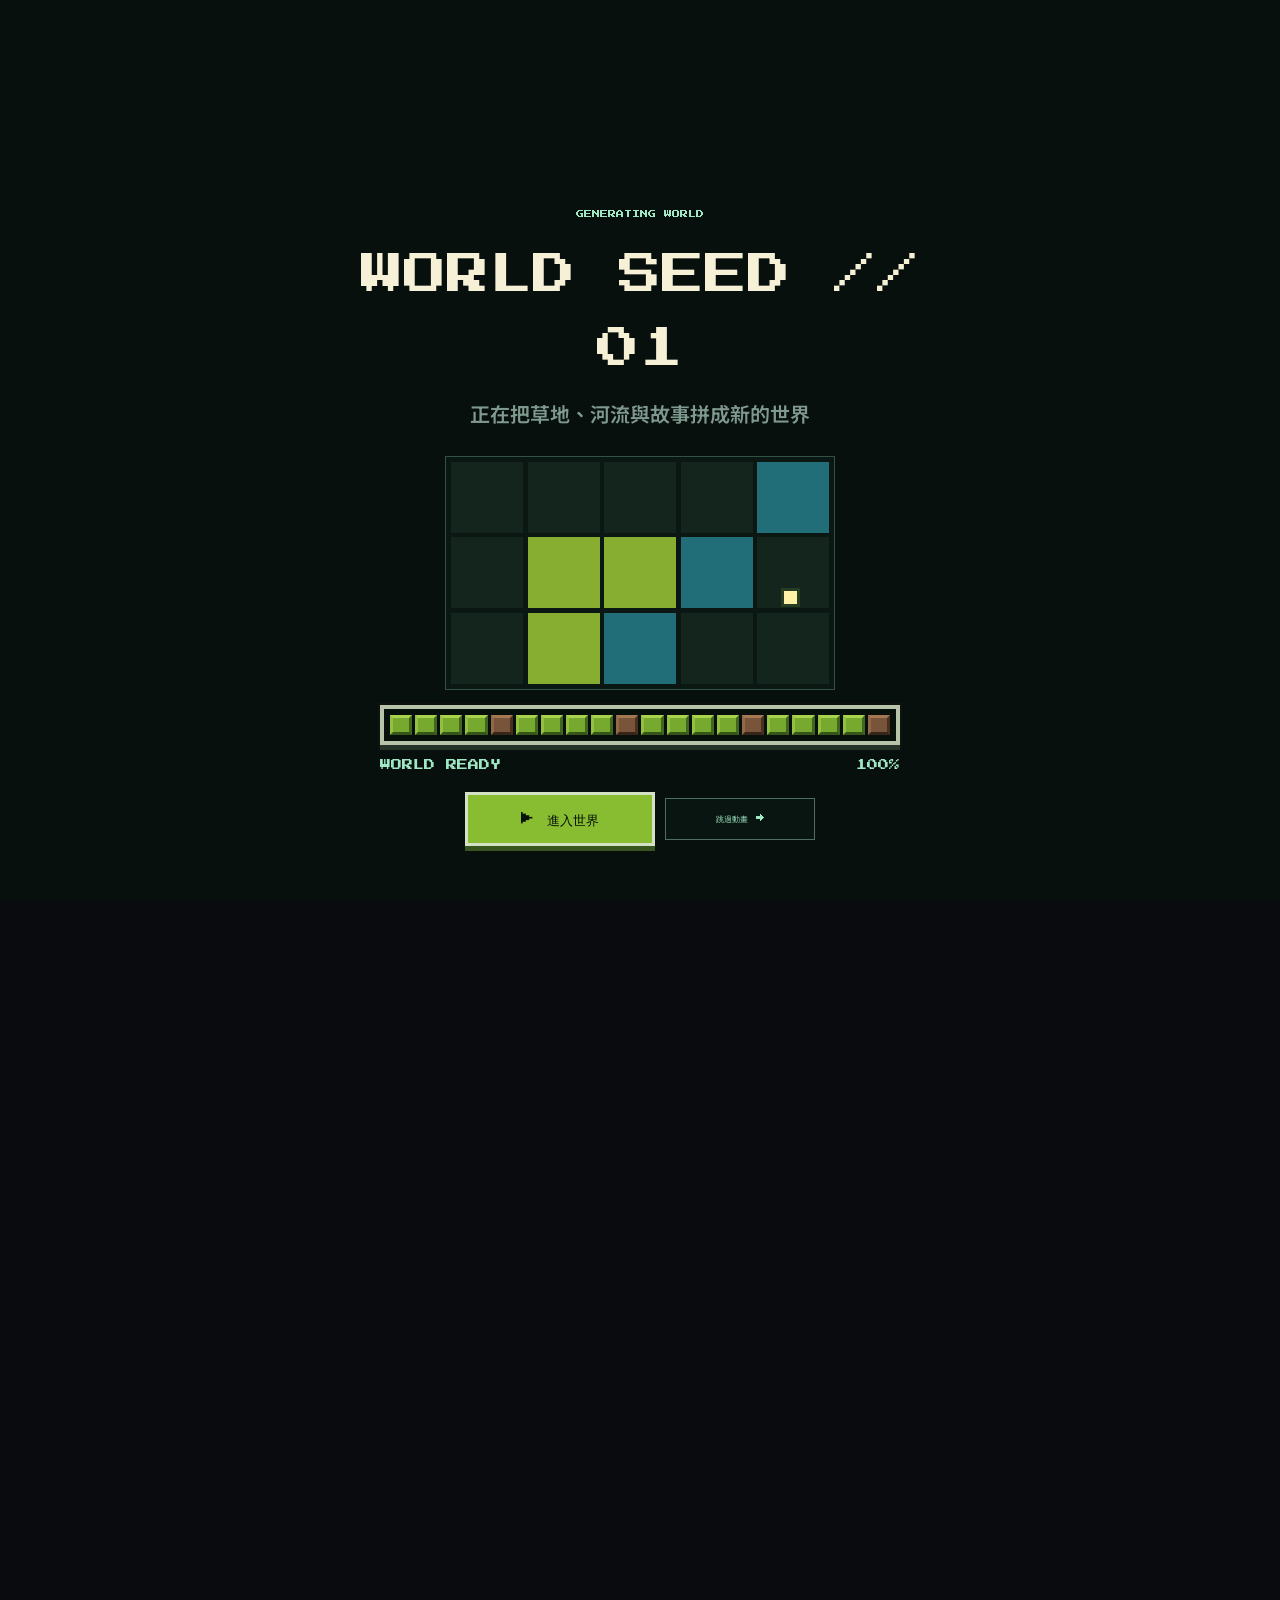
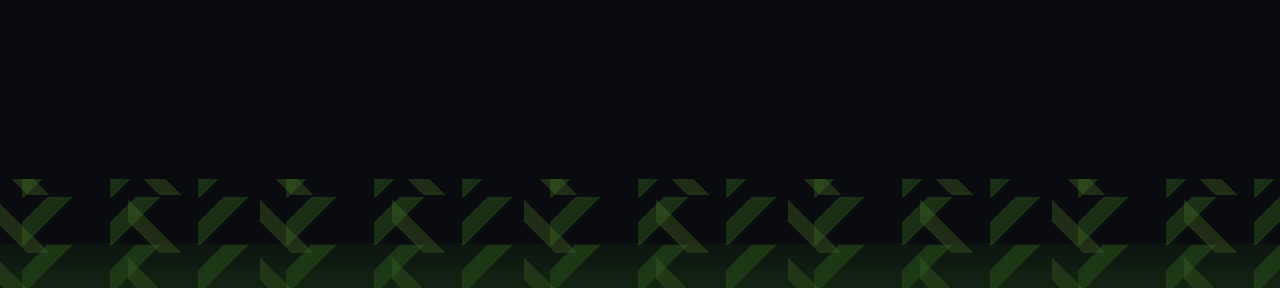
==== commit 2414924a: "Reduce repeat-visit friction" ====
--- a/index.html
+++ b/index.html
@@ -43,7 +43,7 @@
     .cloud-small{left:46%!important;top:8px!important;transform:scale(.46)!important;opacity:.8}.cloud-far{left:72%!important;top:64px!important;transform:scale(.9)!important;opacity:.65}
     .foreground-track{position:absolute;z-index:3;left:0;right:auto;bottom:40px;width:200%;height:92px;display:flex;pointer-events:none;animation:foregroundRun 9s linear infinite}.foreground-pack{position:relative;width:50%;height:100%;flex:none}.foreground-pack i{position:absolute;display:block}.grass{bottom:0;width:58px;height:38px;background:#3f7421;clip-path:polygon(0 100%,7% 45%,16% 80%,25% 8%,34% 76%,46% 34%,54% 82%,67% 0,75% 75%,88% 27%,94% 80%,100% 100%);filter:drop-shadow(5px 5px 0 #27531a)}.g1{left:5%;transform:scale(.7)}.g2{left:33%;transform:scale(1.05)}.g3{left:66%;transform:scale(.82)}.g4{left:91%;transform:scale(1.2)}.rock{bottom:2px;width:51px;height:28px;background:#667164;clip-path:polygon(12% 100%,0 63%,18% 18%,68% 0,100% 37%,91% 100%);box-shadow:inset 0 -8px #414b43}.r1{left:19%;transform:scale(.72)}.r2{left:78%;transform:scale(1.08)}.pebble{bottom:8px;width:13px;height:8px;background:#8b927d;box-shadow:17px 7px #5c6859,-12px 5px #737d6d}.p1{left:48%}.p2{left:96%;transform:scale(.75)}@keyframes foregroundRun{to{transform:translateX(-50%)}}
     @media(max-width:760px){.foreground-track{height:70px}.grass{transform:scale(.7)}.rock{transform:scale(.72)}.cloud-small{display:none}}
-    .map-tile{animation:buildTile .7s steps(3,end) forwards}.map-cursor{animation:traceMap 2s steps(5,end) forwards}.load-dock{position:fixed;z-index:3;left:50%;bottom:6vh;width:min(520px,88vw);transform:translateX(-50%);text-align:center}.block-bar{display:grid;grid-template-columns:repeat(20,1fr);gap:3px;padding:6px;background:#07100b;border:4px solid #b8c4aa;box-shadow:0 5px 0 #26342a,0 0 0 2px #111}.block-bar i{display:block;height:20px;background:#172119;border-top:3px solid #263329;border-left:3px solid #263329;border-right:3px solid #0a100c;border-bottom:3px solid #0a100c;transition:none}.block-bar i.filled{background:#78a92f;border-top-color:#a9d34d;border-left-color:#94bf40;border-right-color:#42651f;border-bottom-color:#35551a}.block-bar i.filled:nth-child(5n){background:#78543a;border-top-color:#a47850;border-left-color:#936849;border-right-color:#49301f;border-bottom-color:#382519}.load-dock .load-status{width:100%;margin:12px 0 0}.enter-world{min-width:190px;margin-top:17px;padding:13px 18px;border:3px solid #d5e1c5;background:#88bd32;color:#081108;font-size:9px;box-shadow:0 5px 0 #38551f;opacity:0;visibility:hidden;transform:translateY(7px);cursor:pointer;transition:opacity .2s,transform .2s}.enter-world.show{opacity:1;visibility:visible;transform:none}.enter-world:hover{background:#a4dc3d}.enter-world:active{transform:translateY(4px);box-shadow:0 1px 0 #38551f}.enter-world:disabled{pointer-events:none}.load-dock.ready .block-bar{animation:barReady .55s steps(2,end) 2}@keyframes barReady{50%{transform:translateY(-2px);filter:brightness(1.22)}}
+    .map-tile{animation:buildTile .7s steps(3,end) forwards}.map-cursor{animation:traceMap 2s steps(5,end) forwards}.load-dock{position:fixed;z-index:3;left:50%;bottom:6vh;width:min(520px,88vw);transform:translateX(-50%);text-align:center}.block-bar{display:grid;grid-template-columns:repeat(20,1fr);gap:3px;padding:6px;background:#07100b;border:4px solid #b8c4aa;box-shadow:0 5px 0 #26342a,0 0 0 2px #111}.block-bar i{display:block;height:20px;background:#172119;border-top:3px solid #263329;border-left:3px solid #263329;border-right:3px solid #0a100c;border-bottom:3px solid #0a100c;transition:none}.block-bar i.filled{background:#78a92f;border-top-color:#a9d34d;border-left-color:#94bf40;border-right-color:#42651f;border-bottom-color:#35551a}.block-bar i.filled:nth-child(5n){background:#78543a;border-top-color:#a47850;border-left-color:#936849;border-right-color:#49301f;border-bottom-color:#382519}.load-dock .load-status{width:100%;margin:12px 0 0}.boot-actions{display:flex;justify-content:center;align-items:center;gap:10px;flex-wrap:wrap}.enter-world{display:none;min-width:190px;margin-top:17px;padding:13px 18px;border:3px solid #d5e1c5;background:#88bd32;color:#081108;font-size:9px;box-shadow:0 5px 0 #38551f;cursor:pointer}.enter-world.show{display:inline-flex;align-items:center;justify-content:center}.enter-world:hover{background:#a4dc3d}.enter-world:active{transform:translateY(4px);box-shadow:0 1px 0 #38551f}.enter-world:disabled{pointer-events:none}.skip-boot{min-width:150px;margin-top:17px;padding:13px 16px;border:1px solid #4f6f60;background:#091510;color:#9fe7c5;font-size:8px;cursor:pointer}.skip-boot:hover,.skip-boot:focus-visible{border-color:#b7ff22;color:#fff;outline:none}.load-dock.ready .block-bar{animation:barReady .55s steps(2,end) 2}@keyframes barReady{50%{transform:translateY(-2px);filter:brightness(1.22)}}
     @media(max-width:760px){.world-load{transform:translateY(-42px)}.load-dock{bottom:5vh}.block-bar{gap:2px;padding:4px;border-width:3px}.block-bar i{height:16px;border-width:2px}.enter-world{min-width:170px}}
     .devlog-grid{display:grid;grid-template-columns:repeat(3,1fr);gap:16px}.devlog-card{min-height:210px;padding:22px;border:1px solid var(--line);border-radius:6px;background:#11141b;transition:transform .2s,border-color .2s}.devlog-card:hover{transform:translateY(-4px);border-color:var(--lime)}.dev-meta{display:flex;justify-content:space-between;gap:12px;margin-bottom:17px;color:#6f7786;font-size:11px}.dev-type{color:var(--lime);font-weight:700}.devlog-card h3{font-size:21px;line-height:1.4;margin-bottom:10px}.devlog-card p{color:var(--muted);font-size:13px}.dev-link{display:block;margin-top:18px;color:#c9ff66;font-size:12px;font-weight:700}
     .about-copy{max-width:720px}.about-copy h2{font-size:34px;line-height:1.4;margin-top:14px}.about-copy p{margin-top:16px;color:var(--muted)}.tool-groups{display:grid;grid-template-columns:repeat(3,1fr);margin-top:38px;border:1px solid var(--line)}.tool-group{padding:24px;border-right:1px solid var(--line)}.tool-group:last-child{border-right:0}.tool-role{color:var(--lime);font-size:8px}.tool-group h3{font-size:20px;margin:12px 0 8px}.tool-group p{color:var(--muted);font-size:12px}.software-list{display:flex;flex-wrap:wrap;gap:13px;margin-bottom:20px}.software{width:55px;text-align:center;color:#7f8795;font-size:9px}.software-icon{width:46px;height:46px;margin:0 auto 6px;display:grid;place-items:center;border:1px solid #333a46;background:#171b22}.software-icon img{width:32px;height:32px;object-fit:contain}.software:hover{color:var(--lime)}.software:hover .software-icon{border-color:var(--lime)}
@@ -57,7 +57,7 @@
       .boot{place-items:start center;overflow:auto;padding:30px 14px 28px}
       .world-load{width:min(420px,92vw);padding-top:12px;transform:none}
       .world-load:before{margin-bottom:12px;font-size:7px}
-      .world-name{font-size:clamp(24px,8vw,34px);line-height:1.35}
+      .world-name{max-width:100%;font-size:clamp(22px,6.3vw,26px);line-height:1.45}.world-name span{display:block}
       .world-sub{max-width:320px;margin:12px auto 18px;font-size:15px;line-height:1.65}
       .map-grid{width:min(310px,84vw);opacity:.72}
       .map-cursor{width:10px;height:10px}
@@ -65,10 +65,10 @@
       .block-bar{gap:2px;padding:4px;border-width:3px}
       .block-bar i{height:14px;border-width:2px}
       .load-dock .load-status{font-size:8px;line-height:1.5;margin-top:9px}
-      .enter-world{width:min(260px,78vw);min-width:0;margin-top:16px;padding:13px 16px;font-size:11px}
+      .boot-actions{display:grid;justify-items:center;gap:8px}.enter-world,.skip-boot{width:min(260px,78vw);min-width:0;margin-top:8px;padding:13px 16px;font-size:11px}
       .nav{height:72px;padding:0 16px}
       .brand{min-width:0}.brand strong{font-size:14px}.brand small{font-size:5px}
-      .watch{min-width:116px;padding:10px 13px;text-align:center}
+      .links{gap:0;flex:0 0 auto}.watch{min-width:104px;padding:10px 11px;text-align:center;font-size:12px}
       .hero{height:auto;min-height:calc(100svh - 72px);margin-top:72px;padding-bottom:128px;overflow:hidden}
       .hero-inner{z-index:9;width:calc(100% - 38px);height:auto;padding-top:116px;padding-bottom:0}
       .eyebrow{font-size:7px}
@@ -101,7 +101,7 @@
 <link rel="stylesheet" href="career-focus.css">
 </head>
 <body>
-  <div class="boot" id="boot"><div class="world-load"><div class="world-name pixel">WORLD SEED // 01</div><p class="world-sub">正在把草地、河流與故事拼成新的世界</p><div class="map-grid"><span class="map-tile"></span><span class="map-tile"></span><span class="map-tile"></span><span class="map-tile"></span><span class="map-tile"></span><span class="map-tile"></span><span class="map-tile"></span><span class="map-tile"></span><span class="map-tile"></span><span class="map-tile"></span><span class="map-tile"></span><span class="map-tile"></span><span class="map-tile"></span><span class="map-tile"></span><span class="map-tile"></span><i class="map-cursor"></i></div><div class="load-dock"><div class="block-bar" id="blockBar"><i></i><i></i><i></i><i></i><i></i><i></i><i></i><i></i><i></i><i></i><i></i><i></i><i></i><i></i><i></i><i></i><i></i><i></i><i></i><i></i></div><div class="load-status"><span id="loadText">GENERATING TERRAIN</span><span id="loadingPct">00%</span></div><button class="enter-world pixel" id="enterWorld" type="button" disabled>▶ 進入世界</button></div></div></div>
+  <div class="boot" id="boot"><div class="world-load"><div class="world-name pixel"><span>WORLD SEED</span> <span>// 01</span></div><p class="world-sub">正在把草地、河流與故事拼成新的世界</p><div class="map-grid"><span class="map-tile"></span><span class="map-tile"></span><span class="map-tile"></span><span class="map-tile"></span><span class="map-tile"></span><span class="map-tile"></span><span class="map-tile"></span><span class="map-tile"></span><span class="map-tile"></span><span class="map-tile"></span><span class="map-tile"></span><span class="map-tile"></span><span class="map-tile"></span><span class="map-tile"></span><span class="map-tile"></span><i class="map-cursor"></i></div><div class="load-dock"><div class="block-bar" id="blockBar"><i></i><i></i><i></i><i></i><i></i><i></i><i></i><i></i><i></i><i></i><i></i><i></i><i></i><i></i><i></i><i></i><i></i><i></i><i></i><i></i></div><div class="load-status"><span id="loadText">GENERATING TERRAIN</span><span id="loadingPct">00%</span></div><div class="boot-actions"><button class="enter-world pixel" id="enterWorld" type="button" disabled>▶ 進入世界</button><button class="skip-boot pixel" id="skipBoot" type="button">跳過動畫 →</button></div></div></div></div>
   <div class="site" id="site">
     <header class="nav">
       <a class="brand" href="index.html"><span class="brand-mark">01</span><span><strong>莊河泉</strong><small class="pixel">WORLD DESIGN ARCHIVE</small></span></a>
@@ -114,15 +114,15 @@
           <div class="eyebrow pixel">PLAYER 1 READY</div>
           <h1>遊戲企劃<br>系統與關卡設計</h1>
           <p class="lead">我專注於規則、關卡流程與企劃文件，<br>把構想整理成<strong>可以測試的遊戲體驗</strong>；世界構築是我的設計特色。</p><p class="english-note">Game planner focused on system design, level flow, documentation, playable prototypes, and worldbuilding.</p>
-          <div class="cta"><a class="btn primary" href="portfolio.html">瀏覽作品</a><a class="btn github" href="https://github.com/CHENGHOCHAN" target="_blank" rel="noreferrer"><svg class="github-mark" viewBox="0 0 24 24" aria-hidden="true"><path d="M12 .5A11.5 11.5 0 0 0 8.36 22.9c.58.1.8-.25.8-.56v-2.15c-3.26.71-3.95-1.4-3.95-1.4-.53-1.35-1.3-1.71-1.3-1.71-1.06-.73.08-.72.08-.72 1.18.08 1.8 1.21 1.8 1.21 1.04 1.79 2.74 1.27 3.41.97.1-.76.41-1.27.74-1.56-2.6-.3-5.34-1.3-5.34-5.78 0-1.28.46-2.33 1.2-3.15-.12-.3-.52-1.5.12-3.11 0 0 .98-.32 3.22 1.2A11.1 11.1 0 0 1 12 5.75c1 0 1.98.13 2.91.39 2.23-1.52 3.21-1.2 3.21-1.2.65 1.61.25 2.81.12 3.11.75.82 1.2 1.87 1.2 3.15 0 4.49-2.74 5.47-5.35 5.77.42.36.8 1.08.8 2.18v3.19c0 .31.21.67.81.56A11.5 11.5 0 0 0 12 .5Z"/></svg>查看 GitHub</a></div>
+          <div class="cta"><a class="btn primary" href="portfolio.html">瀏覽作品</a><a class="btn github" href="https://github.com/CHENGHOCHAN" target="_blank" rel="noreferrer"><svg class="github-mark" viewBox="0 0 24 24" aria-hidden="true"><path d="M12 .5A11.5 11.5 0 0 0 8.36 22.9c.58.1.8-.25.8-.56v-2.15c-3.26.71-3.95-1.4-3.95-1.4-.53-1.35-1.3-1.71-1.3-1.71-1.06-.73.08-.72.08-.72 1.18.08 1.8 1.21 1.8 1.21 1.04 1.79 2.74 1.27 3.41.97.1-.76.41-1.27.74-1.56-2.6-.3-5.34-1.3-5.34-5.78 0-1.28.46-2.33 1.2-3.15-.12-.3-.52-1.5.12-3.11 0 0 .98-.32 3.22 1.2A11.1 11.1 0 0 1 12 5.75c1 0 1.98.13 2.91.39 2.23-1.52 3.21-1.2 3.21-1.2.65 1.61.25 2.81.12 3.11.75.82 1.2 1.87 1.2 3.15 0 4.49-2.74 5.47-5.35 5.77.42.36.8 1.08.8 2.18v3.19c0 .31.21.67.81.56A11.5 11.5 0 0 0 12 .5Z"/></svg>查看 GitHub</a><a class="btn" href="downloads/莊河泉_遊戲企劃_正式履歷.pdf" download>↓ 下載履歷 · 2026.08</a></div>
           <div class="stats"><div class="stat"><strong>02</strong><span>作品</span></div><div class="stat"><strong>02</strong><span>開發中</span></div><div class="stat"><strong>01</strong><span>原型</span></div><div class="stat"><strong>01</strong><span>DEMO</span></div></div>
         </div>
         <div class="runner" role="img" aria-label="行走中的像素主角"><div class="pixel-hero"><i class="hero-hair"></i><i class="hero-face"></i><i class="hero-cloak"></i><i class="hero-torso"></i><i class="hero-belt"></i><i class="hero-arm arm-back"></i><i class="hero-leg leg-a"></i><i class="hero-leg leg-b"></i><i class="hero-sword"></i><i class="hero-arm arm-front"></i></div></div><div class="slime" role="img" aria-label="冲向主角的像素巨人"><div class="pixel-monster"><i class="monster-head"></i><i class="monster-shell"></i><i class="monster-arm monster-left"></i><i class="monster-arm monster-right"></i><i class="monster-core"></i><i class="monster-tail tail-a"></i><i class="monster-tail tail-b"></i></div></div><div class="impact" aria-hidden="true"></div>
         <div class="ticker"><div class="ticker-track"><span>遊戲企劃</span><i>●</i><b class="pixel">WORLD BUILDING</b><i>●</i><span>關卡設計</span><i>●</i><b class="pixel">INSERT SOUL</b><i>●</i><span>UE5</span><i>●</i><span>系統設計</span><i>●</i><b class="pixel">NO HUD</b><i>●</i><span>戰鬥設計</span><i>●</i><span>UNITY</span><i>●</i><span>環境敘事</span><i>●</i><b class="pixel">PLAYER 1 READY</b><i>●</i><span>遊戲企劃</span><i>●</i><b class="pixel">WORLD BUILDING</b><i>●</i><span>關卡設計</span><i>●</i><b class="pixel">INSERT SOUL</b><i>●</i><span>UE5</span><i>●</i><span>系統設計</span><i>●</i><b class="pixel">NO HUD</b><i>●</i><span>戰鬥設計</span><i>●</i><span>UNITY</span><i>●</i><span>環境敘事</span><i>●</i><b class="pixel">PLAYER 1 READY</b><i>●</i></div></div>
       </section>
       <section id="works"><div class="section-inner"><div class="section-head"><div><div class="section-kicker pixel">SELECTED WORKS · 精選</div><h2>精選作品</h2></div><a class="all" href="portfolio.html">→ 看全部作品</a></div><div class="works-grid">
-        <a class="card" href="giants.html"><div class="thumb"><img src="images/devlog-process-cover.png" alt="巨人與孤獨星球"></div><div class="card-body"><span class="tag">● 開發中 · UE5</span><h3>巨人與孤獨星球</h3><p>無 HUD 的 3D 動作冒險，以巨大尺度與環境敘事建立沉浸探索。</p></div></a>
-        <a class="card" href="soul.html"><div class="thumb"><img src="images/project02.jpg.png" alt="Soul of Another World"></div><div class="card-body"><span class="tag">◆ 原型 · Unity</span><h3>Soul of Another World</h3><p>聚焦格擋、閃避與反擊的東方廢墟風格魂系動作 RPG。</p></div></a>
+          <a class="card" href="giants.html"><div class="thumb"><img src="images/devlog-process-cover.png" alt="巨人與孤獨星球"></div><div class="card-body"><span class="tag">● 團隊作品 · 個人：企劃主責</span><h3>巨人與孤獨星球</h3><p>無 HUD 的 3D 動作冒險，以巨大尺度與環境敘事建立沉浸探索。</p></div></a>
+        <a class="card" href="soul.html"><div class="thumb"><img src="images/project02.jpg.png" alt="Soul of Another World"></div><div class="card-body"><span class="tag">◆ 團隊作品 · 個人：企劃主責</span><h3>Soul of Another World</h3><p>聚焦格擋、閃避與反擊的東方廢墟風格魂系動作 RPG。</p></div></a>
         <a class="card" href="devlog.html"><div class="thumb"><img src="Vertical Slice 實機演示/1.png" alt="開發歷程"></div><div class="card-body"><span class="tag">● PROCESS ARCHIVE</span><h3>開發歷程檔案</h3><p>從概念、系統、場景、UI 到實機展示的完整學習與製作紀錄。</p></div></a>
       </div></div></section>
       <section id="devlog"><div class="section-inner"><div class="section-head"><div><div class="section-kicker pixel">DEVLOG · 開發日誌</div><h2>最新開發動態</h2></div><a class="all" href="devlog.html">→ 看全部日誌</a></div><div class="devlog-grid"><a class="devlog-card" href="devlog.html#mobile-rpg"><div class="dev-meta"><span class="dev-type">手機 RPG</span><time>2026.08.08</time></div><h3>手機多人合作 Action RPG｜Project Dashboard</h3><p>建立 Godot 4 手機橫向操作、角色控制、多人同步與 UI / Mobile Controls 的長期原型計畫。</p><span class="dev-link">查看新日誌 →</span></a><a class="devlog-card" href="tiny-factory.html"><div class="dev-meta"><span class="dev-type">可玩原型</span><time>2026.08.27</time></div><h3>Tiny Factory｜10 關 Android 試玩版</h3><p>10 關流程與自動驗證已完成，提供 Android APK、需求規格、設計決策與測試缺口。</p><span class="dev-link">下載並查看原型 →</span></a><a class="devlog-card" href="devlog.html#tgdf"><div class="dev-meta"><span class="dev-type">學習整理</span><time>2026.07.18</time></div><h3>2026 TGDF 筆記整理完成</h3><p>將 AI 關卡設計、AI Playtesting Bot、Kiro 工作流、Noise、關卡案例與 AI × Git 協作整理成公開 Notion 專案。</p><span class="dev-link">查看 TGDF 筆記 →</span></a></div></div></section>
@@ -133,10 +133,11 @@
     <footer><button class="btn restart" onclick="restartBoot()">RESTART</button><span>© 2026 CHENGHOCHAN · GAME DESIGN PORTFOLIO</span></footer>
   </div>
   <script>
-    let done=false;
-    function finishBoot(){if(done)return;done=true;boot.classList.add('hide');site.classList.add('ready');sessionStorage.setItem('portfolioBootedBlocks','1')}
-    function restartBoot(){sessionStorage.removeItem('portfolioBooted');sessionStorage.removeItem('portfolioBootedBlocks');location.reload()}
-    function runBoot(){if(new URLSearchParams(location.search).has('preview')){document.body.classList.add('collision-preview');finishBoot();return}if(sessionStorage.getItem('portfolioBootedBlocks')){finishBoot();return}const cells=[...document.querySelectorAll('#blockBar i')],loading=document.getElementById('loadingPct'),label=document.getElementById('loadText'),dock=document.querySelector('.load-dock'),enter=document.getElementById('enterWorld');let index=0;const timer=setInterval(()=>{cells[index].classList.add('filled');index+=1;loading.textContent=String(index*5).padStart(2,'0')+'%';if(index===cells.length){clearInterval(timer);label.textContent='WORLD READY';dock.classList.add('ready');enter.disabled=false;enter.classList.add('show')}},105);enter.addEventListener('click',finishBoot)}
+    const bootStorageKey='portfolioBootSeenV1';
+    let done=false,bootTimer=null;
+    function finishBoot(){if(done)return;done=true;if(bootTimer)clearInterval(bootTimer);boot.classList.add('hide');site.classList.add('ready');localStorage.setItem(bootStorageKey,'1')}
+    function restartBoot(){localStorage.removeItem(bootStorageKey);location.reload()}
+    function runBoot(){if(new URLSearchParams(location.search).has('preview')){document.body.classList.add('collision-preview');finishBoot();return}if(localStorage.getItem(bootStorageKey)){finishBoot();return}const cells=[...document.querySelectorAll('#blockBar i')],loading=document.getElementById('loadingPct'),label=document.getElementById('loadText'),dock=document.querySelector('.load-dock'),enter=document.getElementById('enterWorld'),skip=document.getElementById('skipBoot');let index=0;skip.addEventListener('click',finishBoot);bootTimer=setInterval(()=>{if(done||index>=cells.length){clearInterval(bootTimer);return}cells[index].classList.add('filled');index+=1;loading.textContent=String(index*5).padStart(2,'0')+'%';if(index===cells.length){clearInterval(bootTimer);label.textContent='WORLD READY';dock.classList.add('ready');enter.disabled=false;enter.classList.add('show')}},105);enter.addEventListener('click',finishBoot)}
     document.addEventListener('keydown',event=>{const enter=document.getElementById('enterWorld');if(event.key==='Enter'&&!enter.disabled)finishBoot()});runBoot();
   </script>
   <script src="site-fx.js?v=20260827"></script>
